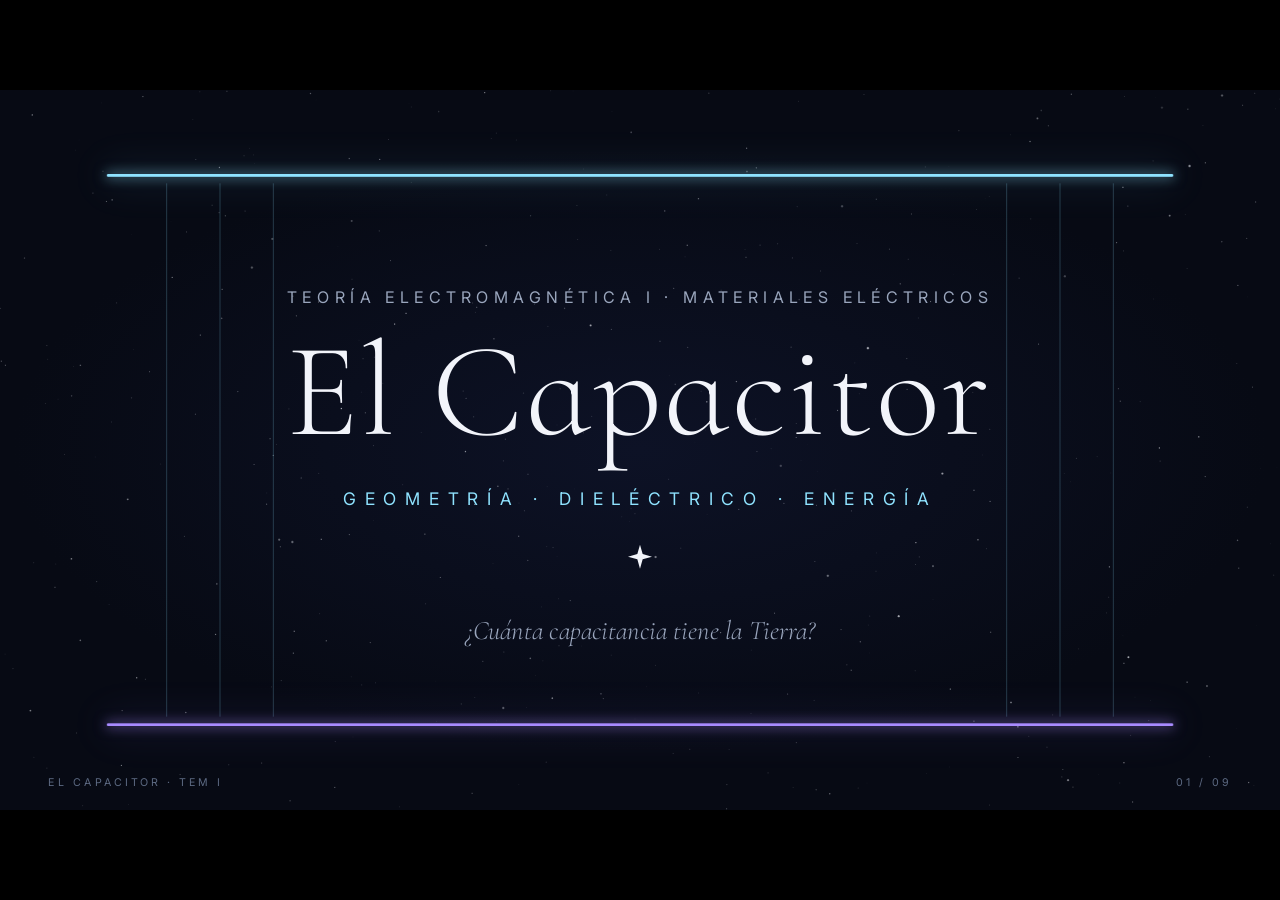
==== capacitores/web/index.html @ a2b6940a "Clase "El Capacitor" (TEM I) publicada en /capacitores/ Presentación web de 9 escenas con transicion" ====
﻿<!DOCTYPE html>
<html lang="es">
<head>
<meta charset="utf-8">
<meta name="viewport" content="width=device-width, initial-scale=1">
<title>El Capacitor · TEM I</title>
<link rel="preconnect" href="https://fonts.googleapis.com">
<link rel="preconnect" href="https://fonts.gstatic.com" crossorigin>
<link href="https://fonts.googleapis.com/css2?family=Cormorant+Garamond:ital,wght@0,300;0,400;0,500;1,300;1,400&family=EB+Garamond:ital,wght@0,400;1,400&family=Inter:wght@300;400;500&display=swap" rel="stylesheet">
<link href="https://fonts.googleapis.com/css2?family=Cormorant+Infant:ital,wght@0,300;0,400;1,300;1,400&text=0123456789&display=swap" rel="stylesheet">
<link rel="stylesheet" href="css/main.css">
</head>
<body>
<div class="viewport">
  <div class="stage" id="stage" data-scene="s01">

    <canvas class="stars" id="stars" width="1920" height="1080" aria-hidden="true"></canvas>

    <!-- Slides -->
    <section class="slide s01 is-active" data-id="s01" aria-label="Portada">
      <svg class="s01-field" viewBox="0 0 1920 1080" aria-hidden="true">
        <g class="fall">
          <line x1="250" y1="140" x2="250" y2="940"/>
          <line x1="330" y1="140" x2="330" y2="940"/>
          <line x1="410" y1="140" x2="410" y2="940"/>
          <line x1="1510" y1="140" x2="1510" y2="940"/>
          <line x1="1590" y1="140" x2="1590" y2="940"/>
          <line x1="1670" y1="140" x2="1670" y2="940"/>
        </g>
      </svg>
      <p class="s01-kicker rv" style="--d:900ms">Teoría Electromagnética I · Materiales eléctricos</p>
      <h1 class="s01-title" id="s01-title">El Capacitor</h1>
      <p class="s01-sub rv" style="--d:1250ms">Geometría · Dieléctrico · Energía</p>
      <svg class="s01-star rv" style="--d:1500ms" viewBox="-20 -20 40 40" aria-hidden="true"><path d="M0 -18 L4 -4 L18 0 L4 4 L0 18 L-4 4 L-18 0 L-4 -4 Z"/></svg>
      <p class="s01-q rv" style="--d:1800ms">¿Cuánta capacitancia tiene la Tierra?</p>
    </section>

    <section class="slide s02" data-id="s02" data-states="1" aria-label="Definición">
      <svg class="s02-diagram" viewBox="0 0 1920 1080" aria-hidden="true">
        <defs>
          <marker id="arrow" viewBox="0 0 10 10" refX="5" refY="5" markerWidth="7" markerHeight="7" orient="auto">
            <path d="M0 1 L10 5 L0 9 Z" class="arrowhead"/>
          </marker>
        </defs>
        <g class="charges-top"></g>
        <g class="charges-bot"></g>
        <g class="field-lines"></g>
        <g class="field-arrows"></g>
        <g class="v-bracket">
          <line x1="930" y1="312" x2="930" y2="768"/>
          <line x1="912" y1="300" x2="948" y2="300"/>
          <line x1="912" y1="780" x2="948" y2="780"/>
          <text x="962" y="555" class="v-label" id="v-label">V</text>
        </g>
        <text x="520" y="250" class="plate-label pos" text-anchor="middle" id="q-top">+Q</text>
        <text x="520" y="852" class="plate-label neg" text-anchor="middle" id="q-bot">−Q</text>
        <text x="138" y="540" class="gap-label" text-anchor="middle" transform="rotate(-90 138 540)">dieléctrico</text>
      </svg>
      <div class="s02-text">
        <p class="kicker rv" style="--d:100ms">02 · Definición</p>
        <h2 class="rv" style="--d:200ms">Dos conductores,<br>cargas opuestas</h2>
        <p class="eq rv" style="--d:420ms"><span class="it">C</span> = <span class="it">Q</span> / <span class="it">V</span></p>
        <p class="unit rv" style="--d:560ms">1 faradio = 1 coulomb / voltio</p>
        <div class="readouts rv" style="--d:700ms">
          <div class="ro"><span class="ro-k">Carga</span><span class="ro-v" id="ro-q">Q</span></div>
          <div class="ro"><span class="ro-k">Voltaje</span><span class="ro-v" id="ro-v">V</span></div>
          <div class="ro ro-c"><span class="ro-k">Capacitancia</span><span class="ro-v" id="ro-c">C</span></div>
        </div>
        <p class="s02-key">C depende solo de la <em>geometría</em> y del <em>material</em></p>
      </div>
    </section>

    <section class="slide s03" data-id="s03" aria-label="El procedimiento">
      <p class="kicker rv s03-kicker" style="--d:700ms">03 · El procedimiento</p>
      <h2 class="s03-title rv" style="--d:800ms">Una sola receta para todo capacitor</h2>
      <svg class="constellation" viewBox="0 0 1920 1080" aria-hidden="true"><g transform="translate(0 80)">
        <g class="links">
          <line class="lk" x1="330" y1="560" x2="750" y2="470" style="--d:1500ms"/>
          <line class="lk" x1="750" y1="470" x2="1170" y2="600" style="--d:1900ms"/>
          <line class="lk" x1="1170" y1="600" x2="1590" y2="500" style="--d:2300ms"/>
        </g>
        <g class="node" style="--d:1150ms" transform="translate(330 560)">
          <circle class="halo" r="54"/><path class="core" d="M0 -16 L3.5 -3.5 L16 0 L3.5 3.5 L0 16 L-3.5 3.5 L-16 0 L-3.5 -3.5 Z"/>
          <text class="sym" y="-84" text-anchor="middle">±Q</text>
          <text class="lbl" y="110" text-anchor="middle">Suponer la carga</text>
        </g>
        <g class="node" style="--d:1550ms" transform="translate(750 470)">
          <circle class="halo" r="54"/><path class="core" d="M0 -16 L3.5 -3.5 L16 0 L3.5 3.5 L0 16 L-3.5 3.5 L-16 0 L-3.5 -3.5 Z"/>
          <text class="sym" y="-84" text-anchor="middle">E</text>
          <text class="lbl" y="110" text-anchor="middle">Ley de Gauss</text>
        </g>
        <g class="node" style="--d:1950ms" transform="translate(1170 600)">
          <circle class="halo" r="54"/><path class="core" d="M0 -16 L3.5 -3.5 L16 0 L3.5 3.5 L0 16 L-3.5 3.5 L-16 0 L-3.5 -3.5 Z"/>
          <text class="sym" y="-84" text-anchor="middle">V = −∫ E · dl</text>
          <text class="lbl" y="110" text-anchor="middle">Integral de línea</text>
        </g>
        <g class="node node-c" style="--d:2350ms" transform="translate(1590 500)">
          <circle class="halo" r="54"/><path class="core" d="M0 -16 L3.5 -3.5 L16 0 L3.5 3.5 L0 16 L-3.5 3.5 L-16 0 L-3.5 -3.5 Z"/>
          <text class="sym" y="-84" text-anchor="middle">C = Q / V</text>
          <text class="lbl" y="110" text-anchor="middle">La Q se cancela</text>
        </g>
      </g></svg>
      <p class="s03-note rv" style="--d:2800ms">Si la <span class="it">Q</span> no se cancela, hay un error.</p>
    </section>

    <!-- 04 · Placas paralelas -->
    <section class="slide s04" data-id="s04" data-state="0" aria-label="Placas paralelas">
      <svg class="full" viewBox="0 0 1920 1080" aria-hidden="true">
        <g class="s04-field" id="s04-field">
          <rect class="glass" x="-1" y="-1" width="2" height="2" vector-effect="non-scaling-stroke"/>
          <g class="glass-facets">
            <line x1="-.8" y1="-1" x2="-.35" y2="1" vector-effect="non-scaling-stroke"/>
            <line x1="-.1" y1="-1" x2=".3" y2="1" vector-effect="non-scaling-stroke"/>
            <line x1=".45" y1="-1" x2=".9" y2="1" vector-effect="non-scaling-stroke"/>
            <line x1="-1" y1=".2" x2="-.35" y2="1" vector-effect="non-scaling-stroke"/>
          </g>
          <g id="s04-lines"></g>
        </g>
        <g class="s04-dim" id="s04-dim"><line x1="0" y1="-1" x2="0" y2="1" vector-effect="non-scaling-stroke"/></g>
        <g class="s04-tick" id="s04-tick-t"><line x1="-14" y1="0" x2="14" y2="0"/></g>
        <g class="s04-tick" id="s04-tick-b"><line x1="-14" y1="0" x2="14" y2="0"/></g>
        <g class="s04-dlab" id="s04-dlab"><text x="0" y="0">d</text></g>
      </svg>
      <div class="col">
        <p class="kicker rv" style="--d:100ms">04 · Placas paralelas</p>
        <p class="eq-xl rv" style="--d:250ms"><span class="it">C</span> = <span class="it">ε A</span> / <span class="it">d</span></p>
        <div class="knobs rv" style="--d:450ms">
          <div class="knob" data-k="A"><span class="k">Área</span><span class="v" id="k-A">100 cm²</span><span class="hint">más área, más C</span></div>
          <div class="knob" data-k="d"><span class="k">Separación</span><span class="v" id="k-d">4 mm</span><span class="hint">menos separación, más C</span></div>
          <div class="knob" data-k="e"><span class="k">Material</span><span class="v" id="k-e">aire · εr = 1</span><span class="hint">mejor dieléctrico, más C</span></div>
        </div>
        <div class="cbig rv" style="--d:600ms"><span class="k">Capacitancia</span><span class="cval"><span id="c-val">22,1</span> <span class="cu">pF</span></span></div>
        <p class="s04-foot">A 1000 V: <span class="it">Q</span> = 0,443 µC · <span class="it">E</span> = 0,5 MV/m</p>
      </div>
    </section>

    <!-- 05 · Coaxial y esférico -->
    <section class="slide s05" data-id="s05" data-state="0" aria-label="Coaxial y esférico">
      <p class="kicker rv s05-kicker" style="--d:200ms">05 · Otras simetrías</p>
      <h2 class="s05-title rv" style="--d:300ms">Mismo método, otra forma</h2>
      <svg class="full" viewBox="0 0 1920 1080" aria-hidden="true">
        <g class="geo geo-coax">
          <g class="radials" id="radials-coax"></g>
          <circle class="gsurf" cx="480" cy="500" r="118"/>
          <circle class="outer" cx="480" cy="500" r="190"/>
          <circle class="inner" cx="480" cy="500" r="46"/>
          <text class="rho" x="572" y="440">ρ</text>
        </g>
        <g class="geo geo-sph">
          <g class="radials" id="radials-sph"></g>
          <ellipse class="merid" cx="1440" cy="500" rx="190" ry="58"/>
          <ellipse class="merid" cx="1440" cy="500" rx="72" ry="190"/>
          <circle class="outer" cx="1440" cy="500" r="190"/>
          <circle class="inner" cx="1440" cy="500" r="46"/>
          <ellipse class="inner-shine" cx="1426" cy="484" rx="16" ry="10"/>
        </g>
        <g class="earth">
          <circle class="earth-body" cx="640" cy="520" r="230"/>
          <ellipse class="earth-lat" cx="640" cy="520" rx="230" ry="70"/>
          <ellipse class="earth-lat" cx="640" cy="440" rx="214" ry="58"/>
          <ellipse class="earth-lat" cx="640" cy="600" rx="214" ry="58"/>
          <ellipse class="earth-lat" cx="640" cy="520" rx="96" ry="230"/>
          <ellipse class="earth-lat" cx="640" cy="520" rx="180" ry="230"/>
          <line class="earth-r" x1="640" y1="520" x2="870" y2="520"/>
          <text class="earth-a" x="755" y="506" text-anchor="middle">a</text>
        </g>
      </svg>
      <div class="geo-cap cap-coax">
        <p class="cap-k">Coaxial</p>
        <p class="cap-eq"><span class="it">C</span> = 2π<span class="it">εL</span> / ln(<span class="it">b</span>/<span class="it">a</span>)</p>
        <p class="cap-n"><span class="it">E</span> ∝ 1/<span class="it">ρ</span> · ≈ 100 pF por metro</p>
      </div>
      <div class="geo-cap cap-sph">
        <p class="cap-k">Esférico</p>
        <p class="cap-eq"><span class="it">C</span> = 4π<span class="it">ε</span> / (1/<span class="it">a</span> − 1/<span class="it">b</span>)</p>
        <p class="cap-n"><span class="it">E</span> ∝ 1/<span class="it">r</span>² · si <span class="it">b</span> → ∞: <span class="it">C</span> = 4π<span class="it">ε</span><sub>0</sub><span class="it">a</span></p>
      </div>
      <div class="earth-text">
        <p class="kicker">La Tierra como esfera aislada</p>
        <p class="et-a"><span class="it">a</span> = 6 370 km</p>
        <p class="et-eq"><span class="it">C</span> = 4π<span class="it">ε</span><sub>0</sub><span class="it">a</span></p>
        <p class="et-val">≈ <span id="earth-val">709</span> µF</p>
        <p class="et-note">Menos que un electrolítico que cabe en la mano</p>
      </div>
    </section>

    <!-- 06 · Dieléctrico -->
    <section class="slide s06" data-id="s06" data-state="0" aria-label="El dieléctrico">
      <svg class="full" viewBox="0 0 1920 1080" aria-hidden="true">
        <rect class="slab" x="200" y="324" width="720" height="432"/>
        <g class="slab-facets">
          <line x1="260" y1="324" x2="420" y2="756"/><line x1="520" y1="324" x2="640" y2="756"/>
          <line x1="760" y1="324" x2="900" y2="756"/><line x1="200" y1="600" x2="300" y2="756"/>
        </g>
        <g id="s06-lines"></g>
        <g id="s06-dipoles"></g>
        <g class="bound bound-top"><rect x="200" y="324" width="720" height="10"/></g>
        <g class="bound bound-bot"><rect x="200" y="746" width="720" height="10"/></g>
        <text class="bound-lbl neg" x="190" y="340" text-anchor="end">−</text>
        <text class="bound-lbl pos" x="190" y="764" text-anchor="end">+</text>
      </svg>
      <div class="col">
        <p class="kicker rv" style="--d:100ms">06 · El dieléctrico</p>
        <h2 class="rv" style="--d:200ms">El material se polariza</h2>
        <p class="eq-l rv" style="--d:380ms"><span class="it">D</span> = <span class="it">ε</span><sub>0</sub><span class="it">E</span> + <span class="it">P</span></p>
        <div class="bars">
          <div class="bar-row"><span class="bk">Carga libre</span><span class="bv">22,1 µC/m²</span><div class="bar"><i style="--w:100%"></i></div></div>
          <div class="bar-row neg"><span class="bk">Neutralizada por <span class="it">P</span></span><span class="bv">17,7 µC/m²</span><div class="bar"><i style="--w:80%"></i></div></div>
          <div class="bar-row pos"><span class="bk">Produce campo</span><span class="bv">4,4 µC/m²</span><div class="bar"><i style="--w:20%"></i></div></div>
          <p class="bars-note">Sobrevive 1 de cada 5: <span class="it">C</span> sube <span class="it">ε</span>r = 5 veces</p>
        </div>
      </div>
    </section>

    <!-- 07 · La grieta de aire -->
    <section class="slide s07" data-id="s07" data-state="0" aria-label="Dos dieléctricos">
      <svg class="full" viewBox="0 0 1920 1080" aria-hidden="true">
        <rect class="glass7" x="200" y="342" width="720" height="436"/>
        <g class="slab-facets">
          <line x1="260" y1="342" x2="410" y2="778"/><line x1="520" y1="342" x2="640" y2="778"/>
          <line x1="760" y1="342" x2="900" y2="778"/>
        </g>
        <g id="s07-glines"></g>
        <path class="crack" id="crack"/>
        <g id="s07-alines"></g>
        <text class="lay-lbl ice" x="944" y="332">aire · 0,1 mm</text>
        <text class="lay-lbl" x="944" y="566">vidrio · 1,9 mm</text>
        <text class="lay-note" x="944" y="360">(espesor exagerado)</text>
      </svg>
      <div class="col col7">
        <p class="kicker rv" style="--d:100ms">07 · Dos dieléctricos</p>
        <h2 class="rv" style="--d:200ms">Una grieta de aire</h2>
        <p class="volt rv" style="--d:380ms"><span id="v07">1000</span> <span class="vu">V</span></p>
        <div class="grid7 rv" style="--d:520ms">
          <div><span class="k">E en el aire</span><span class="v7 hot" id="e-air">2,08</span><span class="u">MV/m</span></div>
          <div><span class="k">E en el vidrio</span><span class="v7" id="e-gl">0,42</span><span class="u">MV/m</span></div>
          <div><span class="k">V en el aire</span><span class="v7" id="v-air">208</span><span class="u">V</span></div>
        </div>
        <div class="meter rv" style="--d:660ms">
          <span class="k">E del aire frente a su rigidez (3 MV/m)</span>
          <div class="meter-bar"><i id="meter-fill"></i><b></b></div>
        </div>
        <p class="s07-final">Descarga parcial: no falla el aislante, <em>falla la burbuja</em>.</p>
      </div>
    </section>

    <!-- 08 · Energía -->
    <section class="slide s08" data-id="s08" data-state="0" aria-label="Energía almacenada">
      <svg class="full" viewBox="0 0 1920 1080" aria-hidden="true">
        <defs>
          <linearGradient id="vol-grad" x1="0" y1="0" x2="0" y2="1">
            <stop offset="0" stop-color="#8fe3ff" stop-opacity=".42"/>
            <stop offset=".5" stop-color="#c9d4ff" stop-opacity=".22"/>
            <stop offset="1" stop-color="#a88bff" stop-opacity=".42"/>
          </linearGradient>
          <pattern id="dots" width="24" height="24" patternUnits="userSpaceOnUse">
            <circle cx="12" cy="12" r="1.6" fill="#f2f4fa" fill-opacity=".55"/>
          </pattern>
        </defs>
        <rect class="vol" x="200" y="304" width="720" height="472" fill="url(#vol-grad)"/>
        <rect class="vol-dots" x="200" y="304" width="720" height="472" fill="url(#dots)"/>
        <text class="vol-lbl" x="560" y="552" text-anchor="middle">w = ½ ε E²</text>
        <text class="vol-val" x="560" y="610" text-anchor="middle">5,53 J/m³</text>
      </svg>
      <div class="col">
        <p class="kicker rv" style="--d:100ms">08 · Energía</p>
        <h2 class="rv" style="--d:200ms">La energía vive en el campo</h2>
        <p class="eq-l rv" style="--d:380ms"><span class="it">W</span> = ½ <span class="it">C V</span>²</p>
        <p class="eq-m rv" style="--d:500ms"><span class="it">W</span> = ½ ∫ <span class="it">D</span> · <span class="it">E</span> d<span class="it">v</span></p>
        <div class="check">
          <div class="ck"><span class="ck-k">Por circuito</span><span class="ck-f">½ · 443 pF · (1000 V)²</span><span class="ck-v">221 µJ</span></div>
          <span class="ck-eq">=</span>
          <div class="ck"><span class="ck-k">Por campos</span><span class="ck-f">5,53 J/m³ · 4×10⁻⁵ m³</span><span class="ck-v">221 µJ</span></div>
        </div>
      </div>
    </section>

    <!-- 09 · Aplicaciones y cierre -->
    <section class="slide s09" data-id="s09" data-state="0" aria-label="Aplicaciones y cierre">
      <p class="kicker s09-k k0">09 · En la práctica</p>
      <p class="kicker s09-k k1">09 · Para llevarse</p>
      <svg class="full" viewBox="0 0 1920 1080" aria-hidden="true">
        <g class="apps">
          <g class="icon">
            <line x1="330" y1="480" x2="510" y2="480"/><line x1="330" y1="600" x2="510" y2="600"/>
            <line x1="360" y1="480" x2="360" y2="530"/><line x1="338" y1="530" x2="382" y2="530"/><line x1="338" y1="546" x2="382" y2="546"/><line x1="360" y1="546" x2="360" y2="600"/>
            <line x1="420" y1="480" x2="420" y2="530"/><line x1="398" y1="530" x2="442" y2="530"/><line x1="398" y1="546" x2="442" y2="546"/><line x1="420" y1="546" x2="420" y2="600"/>
            <line x1="480" y1="480" x2="480" y2="530"/><line x1="458" y1="530" x2="502" y2="530"/><line x1="458" y1="546" x2="502" y2="546"/><line x1="480" y1="546" x2="480" y2="600"/>
          </g>
          <g class="icon">
            <circle cx="940" cy="540" r="58"/><circle cx="940" cy="540" r="22"/>
            <line x1="998" y1="540" x2="1030" y2="540"/><line x1="1030" y1="516" x2="1030" y2="564"/><line x1="1044" y1="516" x2="1044" y2="564"/><line x1="1044" y1="540" x2="1070" y2="540"/>
          </g>
          <g class="icon">
            <circle class="ic-fill" cx="1500" cy="540" r="18"/><circle cx="1500" cy="540" r="44"/><circle class="ic-v" cx="1500" cy="540" r="58"/><circle class="ic-dim" cx="1500" cy="540" r="68"/>
          </g>
        </g>
        <g class="stars9">
          <g class="st9" style="--x:420px"><circle class="halo9" r="34"/><path d="M0 -20 L4.5 -4.5 L20 0 L4.5 4.5 L0 20 L-4.5 4.5 L-20 0 L-4.5 -4.5 Z"/></g>
          <g class="st9" style="--x:960px"><circle class="halo9" r="34"/><path d="M0 -20 L4.5 -4.5 L20 0 L4.5 4.5 L0 20 L-4.5 4.5 L-20 0 L-4.5 -4.5 Z"/></g>
          <g class="st9" style="--x:1500px"><circle class="halo9" r="34"/><path d="M0 -20 L4.5 -4.5 L20 0 L4.5 4.5 L0 20 L-4.5 4.5 L-20 0 L-4.5 -4.5 Z"/></g>
        </g>
      </svg>
      <div class="app-t" style="--x:420px"><p class="at">Factor de potencia</p><p class="an">Bancos que compensan la reactiva de los motores</p></div>
      <div class="app-t" style="--x:960px"><p class="at">Motores monofásicos</p><p class="an">El capacitor de arranque desfasa la corriente</p></div>
      <div class="app-t" style="--x:1500px"><p class="at">Cables de potencia</p><p class="an">Son coaxiales: campo máximo junto al conductor</p></div>
      <p class="safety"><span class="sf-k">Seguridad</span> Desconectado puede seguir cargado: 100 µF a 480 V guardan 11,5 J. Descargar y verificar.</p>
      <div class="idea" style="--x:420px;--i:0"><p class="in">I</p><p class="it-t"><span class="it">C</span> depende solo de la geometría y del material</p></div>
      <div class="idea" style="--x:960px;--i:1"><p class="in">II</p><p class="it-t">Una sola receta:<br><span class="nw"><span class="it">Q</span> → <span class="it">E</span> → <span class="it">V</span> → <span class="it">C</span></span></p></div>
      <div class="idea" style="--x:1500px;--i:2"><p class="in">III</p><p class="it-t">La energía está en el campo, y ahí falla el aislamiento</p></div>
      <p class="thanks">Gracias · Preguntas</p>
    </section>

    <!-- Persistent plates: they belong to every scene -->
    <div class="plate plate-top" id="plate-top" aria-hidden="true"></div>
    <div class="plate plate-bot" id="plate-bot" aria-hidden="true"></div>

    <!-- Transition layers -->
    <canvas class="fx" id="fx" width="1920" height="1080" aria-hidden="true"></canvas>
    <svg class="gauss" id="gauss" viewBox="0 0 1920 1080" aria-hidden="true"></svg>

    <div class="hud" aria-hidden="true">
      <span class="hud-l">El Capacitor · TEM I</span>
      <span class="hud-r" id="hud-n">01 / 09</span>
    </div>
  </div>
</div>
<script src="js/main.js"></script>
</body>
</html>
---- capacitores/web/css/main.css ----
﻿:root {
  --void: #070a14;
  --void-2: #0d1226;
  --ice: #8fe3ff;
  --abyss: #a88bff;
  --star: #f2f4fa;
  --mist: #9aa6bd;
  --dim: #5d6a83;
  --rift: #ff4d6a;
  --serif: "Cormorant Infant", "Cormorant Garamond", "EB Garamond", Georgia, "Times New Roman", serif;
  --sans: "Inter", "Segoe UI", Arial, sans-serif;
  --ease-out: cubic-bezier(.16, 1, .3, 1);
  --ease-io: cubic-bezier(.65, 0, .35, 1);
}

* { box-sizing: border-box; }
html, body { margin: 0; height: 100%; background: #000; overflow: hidden; }

.viewport { position: fixed; inset: 0; background: #000; overflow: hidden; }
.stage {
  position: absolute; left: 50%; top: 50%; width: 1920px; height: 1080px;
  background: radial-gradient(ellipse 70% 60% at 50% 50%, var(--void-2) 0%, var(--void) 70%);
  overflow: hidden; transform-origin: center; color: var(--star);
  font-family: var(--sans); cursor: none; font-variant-numeric: lining-nums; font-feature-settings: "lnum" 1;
}

.stars { position: absolute; inset: 0; width: 1920px; height: 1080px; }

/* ---------- Slides ---------- */
.slide { position: absolute; inset: 0; visibility: hidden; }
.slide.is-active, .slide.is-leaving, .slide.is-entering { visibility: visible; }

.rv { opacity: 0; transform: translate3d(0, 18px, 0); }
.slide.is-active .rv {
  opacity: 1; transform: none;
  transition: opacity .8s var(--ease-out) var(--d, 0ms), transform 1s var(--ease-out) var(--d, 0ms);
}
.slide.is-leaving .rv { opacity: 1; transform: none; transition: none; }

.kicker { font: 400 24px/1 var(--sans); letter-spacing: .32em; text-transform: uppercase; color: var(--ice); margin: 0; }
h2 { font: 300 76px/1.04 var(--serif); margin: 22px 0 0; letter-spacing: .005em; }
.it { font-family: var(--serif); font-style: italic; }

/* ---------- Plates ---------- */
.plate {
  position: absolute; left: 0; top: 0; height: 4px; width: 1600px; border-radius: 2px;
  transform: translate3d(160px, 128px, 0); will-change: transform, width, opacity;
}
.plate-top { background: var(--ice); box-shadow: 0 0 18px 2px rgba(143,227,255,.55), 0 0 60px 6px rgba(143,227,255,.18); }
.plate-bot { background: var(--abyss); box-shadow: 0 0 18px 2px rgba(168,139,255,.55), 0 0 60px 6px rgba(168,139,255,.18); }

/* ---------- 01 · Portada ---------- */
.s01-field line { stroke: var(--ice); stroke-width: 1.2; opacity: .28; stroke-dasharray: 800; stroke-dashoffset: 800; }
.s01.is-active .s01-field line { stroke-dashoffset: 0; transition: stroke-dashoffset 2.4s var(--ease-out); }
.s01.is-active .s01-field line:nth-child(2), .s01.is-active .s01-field line:nth-child(5) { transition-delay: .25s; }
.s01.is-active .s01-field line:nth-child(3), .s01.is-active .s01-field line:nth-child(6) { transition-delay: .5s; }
.s01-field { position: absolute; inset: 0; width: 1920px; height: 1080px; }
.s01-kicker { position: absolute; top: 300px; width: 100%; text-align: center; margin: 0;
  font: 400 24px/1 var(--sans); letter-spacing: .34em; text-transform: uppercase; color: var(--mist); }
.s01-title { position: absolute; top: 352px; width: 100%; text-align: center; margin: 0;
  font: 300 200px/1 var(--serif); letter-spacing: .02em; color: var(--star);
  opacity: 0; transform: translate3d(0, 24px, 0); }
.s01.is-active .s01-title { opacity: 1; transform: none; transition: opacity 1.4s var(--ease-out) .6s, transform 1.6s var(--ease-out) .6s; }
.s01.is-leaving .s01-title { opacity: 1; transform: none; transition: none; }
.s01.quick .s01-title { transition: opacity .5s ease 0s, transform .5s ease 0s; }
.s01.quick .rv { transition-delay: .2s; }
.s01-sub { position: absolute; top: 600px; width: 100%; text-align: center; margin: 0;
  font: 400 26px/1 var(--sans); letter-spacing: .5em; text-transform: uppercase; color: var(--ice); }
.s01-star { position: absolute; left: 940px; top: 680px; width: 40px; height: 40px; fill: var(--star); }
.s01-q { position: absolute; top: 790px; width: 100%; text-align: center; margin: 0;
  font: italic 300 40px/1 var(--serif); color: var(--mist); }

/* ---------- 02 · Definición ---------- */
.s02-diagram { position: absolute; inset: 0; width: 1920px; height: 1080px; overflow: visible; }
.charges-top circle { fill: var(--ice); }
.charges-bot circle { fill: var(--abyss); }
.charges-top circle, .charges-bot circle { opacity: 0; transition: opacity .5s ease; }
.charges-top circle.on, .charges-bot circle.on { opacity: .95; }
.field-lines line { stroke: var(--ice); stroke-width: 1.6; opacity: .75; stroke-dasharray: 470; stroke-dashoffset: 470; }
.field-lines line.on { stroke-dashoffset: 0; transition: stroke-dashoffset 1.1s var(--ease-out) var(--d, 0ms); }
.fl-arrow { fill: var(--ice); opacity: 0; transform-box: fill-box; transform-origin: center; transform: translateY(-10px); }
.fl-arrow.on { opacity: .9; transform: none; transition: opacity .5s ease var(--d, 0ms), transform .6s var(--ease-out) var(--d, 0ms); }
.v-bracket line { stroke: var(--mist); stroke-width: 1.5; }
.v-bracket, .plate-label, .gap-label { opacity: 0; transition: opacity .8s ease var(--d, 0ms); }
.s02.is-active.landed .v-bracket, .s02.is-active.landed .plate-label, .s02.is-active.landed .gap-label { opacity: 1; }
.v-label { font: italic 400 54px var(--serif); fill: var(--star); }
.plate-label { font: italic 400 46px var(--serif); }
.plate-label.pos { fill: var(--ice); }
.plate-label.neg { fill: var(--abyss); }
.gap-label { font: 400 20px var(--sans); letter-spacing: .3em; text-transform: uppercase; fill: var(--dim); }

.s02-text { position: absolute; left: 1060px; top: 210px; width: 760px; }
.s02 .eq { font: 300 128px/1 var(--serif); margin: 54px 0 0; color: var(--star); }
.s02 .unit { font: 300 26px/1.3 var(--sans); color: var(--mist); margin: 18px 0 0; }
.readouts { display: flex; gap: 22px; margin-top: 56px; }
.ro { flex: 1; border-top: 1px solid rgba(154,166,189,.35); padding-top: 16px; }
.ro-k { display: block; font: 400 18px/1 var(--sans); letter-spacing: .24em; text-transform: uppercase; color: var(--dim); }
.ro-v { display: inline-block; margin-top: 14px; font: italic 400 64px/1 var(--serif); color: var(--star); }
.ro-v.bump { animation: bump .9s var(--ease-out); }
@keyframes bump { 0% { transform: translateY(18px); opacity: 0; } 100% { transform: none; opacity: 1; } }
.ro-c .ro-v { color: var(--ice); }
.ro-c.hold { border-top-color: var(--ice); }
.s02-key { margin: 48px 0 0; font: 300 38px/1.25 var(--serif); color: var(--mist); opacity: 0; transform: translate3d(0, 14px, 0);
  transition: opacity .7s var(--ease-out), transform .9s var(--ease-out); }
.s02-key em { color: var(--star); font-style: italic; }
.s02[data-state="1"] .s02-key { opacity: 1; transform: none; transition-delay: .9s; }

/* ---------- 03 · Procedimiento ---------- */
.s03-kicker { position: absolute; left: 0; top: 220px; width: 100%; text-align: center; }
.s03-title { position: absolute; left: 0; top: 262px; width: 100%; text-align: center; font-size: 72px; }
.constellation { position: absolute; inset: 0; width: 1920px; height: 1080px; overflow: visible; }
.lk { stroke: var(--ice); stroke-width: 1.4; opacity: .55; stroke-dasharray: 460; stroke-dashoffset: 460; }
.s03.is-active .lk { stroke-dashoffset: 0; transition: stroke-dashoffset .9s var(--ease-io) var(--d); }
.s03.is-leaving .lk { stroke-dashoffset: 0; transition: none; }
.node { opacity: 0; }
.node .halo { fill: rgba(143,227,255,.06); stroke: rgba(143,227,255,.35); stroke-width: 1; }
.node .core { fill: var(--star); }
.node .sym { font: italic 400 54px var(--serif); fill: var(--star); }
.node .lbl { font: 400 22px var(--sans); letter-spacing: .2em; text-transform: uppercase; fill: var(--mist); }
.node-c .sym { fill: var(--ice); }
.s03.is-active .node { opacity: 1; transition: opacity .9s var(--ease-out) var(--d); }
.s03.is-leaving .node { opacity: 1; transition: none; }
.s03-note { position: absolute; top: 872px; width: 100%; text-align: center; margin: 0; font: italic 300 40px/1 var(--serif); color: var(--mist); }

/* ---------- Transition layers ---------- */
.fx, .gauss { position: absolute; inset: 0; width: 1920px; height: 1080px; pointer-events: none; }
.fx { z-index: 30; }
.gauss { z-index: 31; overflow: visible; }
.gauss circle.ring { fill: none; stroke: var(--ice); stroke-width: 2.4; stroke-dasharray: 14 10; }
.gauss circle.ring-halo { fill: none; stroke: var(--ice); stroke-width: 18; opacity: .12; }
.gauss path.flux { fill: var(--ice); }
.gauss text { font: italic 400 46px var(--serif); fill: var(--star); }
.plate { z-index: 20; }
.slide { z-index: 10; }
.slide.is-entering { z-index: 12; }

/* ---------- HUD ---------- */
.hud { position: absolute; left: 0; right: 0; bottom: 34px; display: flex; justify-content: space-between; padding: 0 72px; z-index: 40;
  font: 400 16px/1 var(--sans); letter-spacing: .3em; text-transform: uppercase; color: var(--dim); }

@media (prefers-reduced-motion: reduce) {
  .slide.is-active .rv, .s01.is-active .s01-title { transition: opacity .3s linear; transform: none; }
}

/* ================= Shared (04–09) ================= */
.full { position: absolute; inset: 0; width: 1920px; height: 1080px; overflow: visible; }
.col { position: absolute; left: 1060px; top: 200px; width: 760px; }
.eq-xl { font: 300 120px/1 var(--serif); margin: 40px 0 0; }
.eq-l { font: 300 92px/1 var(--serif); margin: 40px 0 0; }
.eq-m { font: 300 56px/1 var(--serif); margin: 26px 0 0; color: var(--mist); }

/* ---------- 04 ---------- */
.s04-field, .s04-dim, .s04-tick, .s04-dlab { transition: transform 1s var(--ease-io); }
.no-tr, .no-tr * { transition: none !important; }
.s04-field line { stroke: var(--ice); stroke-width: 1.5; opacity: 0; transition: opacity .6s ease var(--d, 0ms); }
.s04.lines-on .s04-field #s04-lines line { opacity: .7; }
.s04 .glass { fill: rgba(143,227,255,.12); stroke: rgba(143,227,255,.55); stroke-width: 1.2; opacity: 0; transition: opacity .9s ease .2s; }
.s04 .glass-facets line { stroke: rgba(143,227,255,.18); stroke-width: 1; opacity: 0; transition: opacity .9s ease .4s; }
.s04[data-state="3"] .glass, .s04[data-state="3"] .glass-facets line { opacity: 1; }
.s04-dim line { stroke: var(--mist); stroke-width: 1.5; }
.s04-tick line { stroke: var(--mist); stroke-width: 1.5; }
.s04-dlab text { font: italic 400 52px var(--serif); fill: var(--star); }
.s04-dim, .s04-tick, .s04-dlab { opacity: 0; }
.s04.dim-on .s04-dim, .s04.dim-on .s04-tick, .s04.dim-on .s04-dlab { opacity: 1; }
.knobs { margin-top: 46px; display: grid; gap: 14px; }
.knob { display: grid; grid-template-columns: 220px 1fr; align-items: baseline; padding: 10px 0 10px 22px; border-left: 2px solid rgba(154,166,189,.25);
  transition: border-color .5s ease, background .5s ease; }
.knob .k { font: 400 20px/1 var(--sans); letter-spacing: .22em; text-transform: uppercase; color: var(--dim); }
.knob .v { font: italic 400 46px/1 var(--serif); color: var(--star); }
.knob .hint { grid-column: 2; font: 300 22px/1.2 var(--sans); color: var(--ice); max-height: 0; opacity: 0; overflow: hidden;
  transition: opacity .5s ease .3s, max-height .5s var(--ease-out), margin .5s; }
.knob.hl { border-left-color: var(--ice); background: linear-gradient(90deg, rgba(143,227,255,.08), transparent 70%); }
.knob.hl .hint { max-height: 40px; opacity: 1; margin-top: 8px; }
.cbig { margin-top: 44px; border-top: 1px solid rgba(154,166,189,.3); padding-top: 18px; }
.cbig .k { display: block; font: 400 20px/1 var(--sans); letter-spacing: .26em; text-transform: uppercase; color: var(--dim); }
.cval { display: block; margin-top: 10px; font: 300 112px/1 var(--serif); color: var(--ice); }
.cval .cu { font-size: 60px; color: var(--mist); }
.s04-foot { margin: 22px 0 0; font: 300 26px/1.3 var(--sans); color: var(--mist); opacity: 0; transition: opacity .7s ease .8s; }
.s04[data-state="3"] .s04-foot { opacity: 1; }

/* ---------- 05 ---------- */
.s05-kicker { position: absolute; top: 96px; width: 100%; text-align: center; }
.s05-title { position: absolute; top: 132px; width: 100%; text-align: center; font-size: 66px; }
.geo .outer { fill: none; stroke: var(--abyss); stroke-width: 4; filter: drop-shadow(0 0 10px rgba(168,139,255,.6)); }
.geo .inner { fill: var(--ice); filter: drop-shadow(0 0 14px rgba(143,227,255,.7)); }
.geo .inner-shine { fill: rgba(255,255,255,.55); }
.geo .merid { fill: none; stroke: rgba(168,139,255,.35); stroke-width: 1.4; }
.geo .gsurf { fill: none; stroke: rgba(143,227,255,.45); stroke-width: 1.4; stroke-dasharray: 8 8; }
.geo .rho { font: italic 400 34px var(--serif); fill: var(--ice); }
.radials line { stroke: var(--ice); stroke-width: 1.4; opacity: .65; stroke-dasharray: 140; stroke-dashoffset: 140; }
.s05.is-active .radials line { stroke-dashoffset: 0; transition: stroke-dashoffset 1s var(--ease-out) var(--d, 0ms); }
.s05.is-leaving .radials line { stroke-dashoffset: 0; transition: none; }
.geo, .geo-cap { transition: opacity .8s ease; }
.geo .gsurf, .geo .rho { opacity: 0; transition: opacity .8s ease 1s; }
.s05.is-active .geo .gsurf, .s05.is-active .geo .rho { opacity: 1; }
.geo-cap { position: absolute; top: 730px; width: 700px; text-align: center; opacity: 0; transform: translate3d(0, 14px, 0); }
.s05.is-active .geo-cap { opacity: 1; transform: none; transition: opacity .8s var(--ease-out) .5s, transform 1s var(--ease-out) .5s; }
.cap-coax { left: 130px; } .cap-sph { left: 1090px; }
.cap-k { margin: 0; font: 400 22px/1 var(--sans); letter-spacing: .32em; text-transform: uppercase; color: var(--ice); }
.cap-eq { margin: 18px 0 0; font: 300 54px/1.1 var(--serif); }
.cap-n { margin: 14px 0 0; font: 300 24px/1.3 var(--sans); color: var(--mist); }
.earth { opacity: 0; transition: opacity 1s ease; }
.earth-body { fill: #0b1530; stroke: var(--ice); stroke-width: 2.5; filter: drop-shadow(0 0 24px rgba(143,227,255,.35)); }
.earth-lat { fill: none; stroke: rgba(143,227,255,.22); stroke-width: 1.2; }
.earth-r { stroke: var(--star); stroke-width: 1.6; stroke-dasharray: 6 6; }
.earth-a { font: italic 400 40px var(--serif); fill: var(--star); }
.earth-text { position: absolute; left: 1020px; top: 330px; width: 780px; opacity: 0; transform: translate3d(30px, 0, 0); transition: opacity .9s var(--ease-out), transform 1s var(--ease-out); }
.et-a { margin: 26px 0 0; font: italic 300 52px/1 var(--serif); color: var(--mist); }
.et-eq { margin: 22px 0 0; font: 300 64px/1 var(--serif); }
.et-val { margin: 22px 0 0; font: 300 128px/1 var(--serif); color: var(--ice); }
.et-note { margin: 26px 0 0; font: italic 300 38px/1.25 var(--serif); color: var(--mist); }
.s05[data-state="1"] .geo, .s05[data-state="1"] .geo-cap { opacity: .08 !important; }
.s05[data-state="1"] .earth { opacity: 1; transition-delay: .3s; }
.s05[data-state="1"] .earth-text { opacity: 1; transform: none; transition-delay: .6s; }

/* ---------- 06 ---------- */
.slab { fill: rgba(143,227,255,.09); stroke: rgba(143,227,255,.45); stroke-width: 1.2; }
.slab-facets line { stroke: rgba(143,227,255,.14); stroke-width: 1; }
#s06-lines line { stroke: var(--ice); stroke-width: 1.5; opacity: .7; transition: opacity .8s ease var(--d, 0ms); }
.s06[data-state="1"] #s06-lines line.fade { opacity: .07; }
.dip { transition: transform 1.2s var(--ease-io) var(--d, 0ms); }
.dip line { stroke: rgba(242,244,250,.5); stroke-width: 2; }
.dip .dn { fill: var(--abyss); } .dip .dp { fill: var(--ice); }
.bound rect { opacity: 0; transition: opacity .8s ease .9s; }
.bound-top rect { fill: var(--abyss); filter: drop-shadow(0 0 10px rgba(168,139,255,.8)); }
.bound-bot rect { fill: var(--ice); filter: drop-shadow(0 0 10px rgba(143,227,255,.8)); }
.bound-lbl { font: 400 40px var(--sans); opacity: 0; transition: opacity .8s ease 1.1s; }
.bound-lbl.neg { fill: var(--abyss); } .bound-lbl.pos { fill: var(--ice); }
.s06[data-state="1"] .bound rect { opacity: .85; }
.s06[data-state="1"] .bound-lbl { opacity: 1; }
.bars { margin-top: 50px; }
.bar-row { display: grid; grid-template-columns: 1fr auto; row-gap: 10px; margin-bottom: 26px; opacity: 0; transform: translate3d(0, 12px, 0);
  transition: opacity .6s var(--ease-out), transform .8s var(--ease-out); }
.bk { font: 400 20px/1 var(--sans); letter-spacing: .2em; text-transform: uppercase; color: var(--mist); }
.bv { font: italic 400 34px/1 var(--serif); color: var(--star); }
.bar { grid-column: 1 / -1; height: 10px; background: rgba(154,166,189,.14); border-radius: 5px; overflow: hidden; }
.bar i { display: block; height: 100%; width: 0; background: var(--star); border-radius: 5px; transition: width 1.1s var(--ease-io); }
.bar-row.neg .bar i { background: var(--abyss); } .bar-row.pos .bar i { background: var(--ice); }
.bars-note { margin: 10px 0 0; font: italic 300 38px/1.2 var(--serif); color: var(--star); opacity: 0; transition: opacity .8s ease 1.9s; }
.s06[data-state="1"] .bar-row { opacity: 1; transform: none; }
.s06[data-state="1"] .bar-row:nth-child(1) { transition-delay: .5s; } .s06[data-state="1"] .bar-row:nth-child(2) { transition-delay: .8s; } .s06[data-state="1"] .bar-row:nth-child(3) { transition-delay: 1.1s; }
.s06[data-state="1"] .bar i { width: var(--w); transition-delay: inherit; }
.s06[data-state="1"] .bar-row:nth-child(1) i { transition-delay: .7s; } .s06[data-state="1"] .bar-row:nth-child(2) i { transition-delay: 1s; } .s06[data-state="1"] .bar-row:nth-child(3) i { transition-delay: 1.3s; }
.s06[data-state="1"] .bars-note { opacity: 1; }

/* ---------- 07 ---------- */
.glass7 { fill: rgba(143,227,255,.09); stroke: rgba(143,227,255,.45); stroke-width: 1.2; }
.s07 .slab-facets line { stroke: rgba(143,227,255,.12); }
#s07-glines line { stroke: var(--ice); stroke-width: 1.5; opacity: .55; }
.crack { fill: #04060d; stroke: rgba(143,227,255,.8); stroke-width: 1.4; transition: stroke .6s ease, fill .6s ease; }
#s07-alines line { stroke: var(--ice); stroke-width: 2; opacity: .95; transition: stroke .6s ease; }
.s07[data-state="2"] .crack { fill: #2a0610; stroke: var(--rift); filter: drop-shadow(0 0 14px rgba(255,77,106,.9)); }
.s07[data-state="2"] #s07-alines line { stroke: #ffb3c0; }
.lay-lbl { font: 400 20px var(--sans); letter-spacing: .12em; fill: var(--mist); }
.lay-lbl.ice { fill: var(--ice); }
.lay-note { font: italic 300 20px var(--serif); fill: var(--dim); }
.col7 { left: 1150px; width: 680px; }
.volt { margin: 36px 0 0; font: 300 128px/1 var(--serif); color: var(--star); transition: color .6s ease; }
.volt .vu { font-size: 64px; color: var(--mist); }
.s07[data-state="2"] .volt { color: var(--rift); }
.grid7 { margin-top: 36px; display: grid; grid-template-columns: repeat(3, 1fr); gap: 20px; }
.grid7 > div { border-top: 1px solid rgba(154,166,189,.3); padding-top: 14px; }
.grid7 .k { display: block; font: 400 17px/1.2 var(--sans); letter-spacing: .16em; text-transform: uppercase; color: var(--dim); }
.v7 { display: inline-block; margin-top: 10px; font: italic 400 54px/1 var(--serif); color: var(--star); }
.v7.hot { color: var(--ice); transition: color .6s ease; }
.s07[data-state="2"] .v7.hot { color: var(--rift); }
.grid7 .u { margin-left: 8px; font: 300 20px var(--sans); color: var(--mist); }
.meter { margin-top: 40px; }
.meter .k { font: 400 17px/1 var(--sans); letter-spacing: .16em; text-transform: uppercase; color: var(--dim); }
.meter-bar { position: relative; margin-top: 16px; height: 14px; border-radius: 7px; background: rgba(154,166,189,.14); }
.meter-bar i { position: absolute; left: 0; top: 0; bottom: 0; width: 69%; border-radius: 7px; background: var(--ice); transition: width 1s var(--ease-io), background .6s ease; }
.meter-bar b { position: absolute; right: 0; top: -10px; bottom: -10px; width: 2px; background: var(--rift); }
.s07[data-state="2"] .meter-bar i { background: var(--rift); box-shadow: 0 0 18px rgba(255,77,106,.8); }
.s07-final { margin: 40px 0 0; font: 300 40px/1.25 var(--serif); color: var(--mist); opacity: 0; transform: translate3d(0, 12px, 0);
  transition: opacity .8s var(--ease-out) .9s, transform 1s var(--ease-out) .9s; }
.s07-final em { color: var(--rift); }
.s07[data-state="2"] .s07-final { opacity: 1; transform: none; }

/* ---------- 08 ---------- */
.vol-dots { opacity: .7; }
.vol-lbl { font: italic 400 52px var(--serif); fill: var(--star); opacity: 0; transition: opacity .8s ease .4s; }
.vol-val { font: 300 34px var(--sans); fill: var(--ice); opacity: 0; transition: opacity .8s ease .7s; }
.s08[data-state="1"] .vol-lbl, .s08[data-state="1"] .vol-val { opacity: 1; }
.check { margin-top: 50px; display: grid; grid-template-columns: 1fr auto 1fr; align-items: center; gap: 20px; }
.ck { border: 1px solid rgba(143,227,255,.3); border-radius: 6px; padding: 18px 20px; opacity: 0; transform: translate3d(0, 14px, 0);
  transition: opacity .7s var(--ease-out), transform .9s var(--ease-out); }
.ck-k { display: block; font: 400 16px/1 var(--sans); letter-spacing: .2em; text-transform: uppercase; color: var(--dim); }
.ck-f { display: block; margin-top: 12px; font: 300 21px/1.3 var(--sans); color: var(--mist); }
.ck-v { display: block; margin-top: 12px; font: 300 60px/1 var(--serif); color: var(--ice); }
.ck-eq { font: 300 80px/1 var(--serif); color: var(--star); opacity: 0; transition: opacity .6s ease 1.1s; }
.s08[data-state="1"] .ck { opacity: 1; transform: none; }
.s08[data-state="1"] .ck:last-child { transition-delay: .5s; }
.s08[data-state="1"] .ck-eq { opacity: 1; }

/* ---------- 09 ---------- */
.s09-k { position: absolute; top: 200px; width: 100%; text-align: center; transition: opacity .6s ease; }
.s09 .k1 { opacity: 0; }
.s09[data-state="1"] .k0 { opacity: 0; } .s09[data-state="1"] .k1 { opacity: 1; transition-delay: .4s; }
.st9 { transform: translate(var(--x), 400px) scale(1); transition: transform 1.2s var(--ease-io); }
.st9 path { fill: var(--star); filter: drop-shadow(0 0 10px rgba(242,244,250,.9)); }
.halo9 { fill: rgba(143,227,255,.08); stroke: rgba(143,227,255,.35); stroke-width: 1; }
.s09[data-state="1"] .st9 { transform: translate(var(--x), 380px) scale(1.35); }
.stars9 { opacity: 0; transition: opacity .4s ease; }
.s09.is-active .stars9 { opacity: 1; }
.icon line, .icon circle { fill: none; stroke: var(--ice); stroke-width: 2; }
.icon .ic-fill { fill: var(--ice); }
.icon .ic-v { stroke: var(--abyss); stroke-width: 3; }
.icon .ic-dim { stroke: var(--dim); }
.apps { opacity: 0; transition: opacity .9s ease .3s; }
.s09.is-active .apps { opacity: 1; }
.s09[data-state="1"] .apps { opacity: 0; transition-delay: 0s; }
.app-t { position: absolute; top: 650px; left: calc(var(--x) - 230px); width: 460px; text-align: center; opacity: 0; transition: opacity .8s ease; }
.s09.is-active .app-t { opacity: 1; transition-delay: .6s; }
.s09[data-state="1"] .app-t { opacity: 0; transition-delay: 0s; }
.at { margin: 0; font: 400 42px/1.1 var(--serif); }
.an { margin: 14px 0 0; font: 300 23px/1.35 var(--sans); color: var(--mist); }
.safety { position: absolute; left: 260px; right: 260px; top: 870px; margin: 0; text-align: center; font: 300 24px/1.4 var(--sans); color: var(--mist);
  border-top: 1px solid rgba(255,77,106,.4); padding-top: 18px; opacity: 0; transition: opacity .8s ease; }
.sf-k { color: var(--rift); letter-spacing: .24em; text-transform: uppercase; font-weight: 400; margin-right: 14px; font-size: 19px; }
.s09.is-active .safety { opacity: 1; transition-delay: 1s; }
.s09[data-state="1"] .safety { opacity: 0; transition-delay: 0s; }
.idea { position: absolute; top: 480px; left: calc(var(--x) - 240px); width: 480px; text-align: center; opacity: 0; transform: translate3d(0, 16px, 0);
  transition: opacity .8s var(--ease-out), transform 1s var(--ease-out); }
.in { margin: 0; font: 400 22px/1 var(--sans); letter-spacing: .3em; color: var(--ice); }
.it-t { margin: 18px 0 0; font: 300 48px/1.15 var(--serif); }
.s09[data-state="1"] .idea { opacity: 1; transform: none; }
.s09[data-state="1"] .idea { transition-delay: calc(var(--i) * .35s + .5s); }
.thanks { position: absolute; top: 830px; width: 100%; text-align: center; margin: 0; font: italic 300 64px/1 var(--serif); color: var(--ice); opacity: 0; transition: opacity 1s ease; }
.s09[data-state="1"] .thanks { opacity: 1; transition-delay: 1.8s; }

sub { font-size: .55em; vertical-align: -.25em; line-height: 0; font-style: normal; }
.nw { white-space: nowrap; }
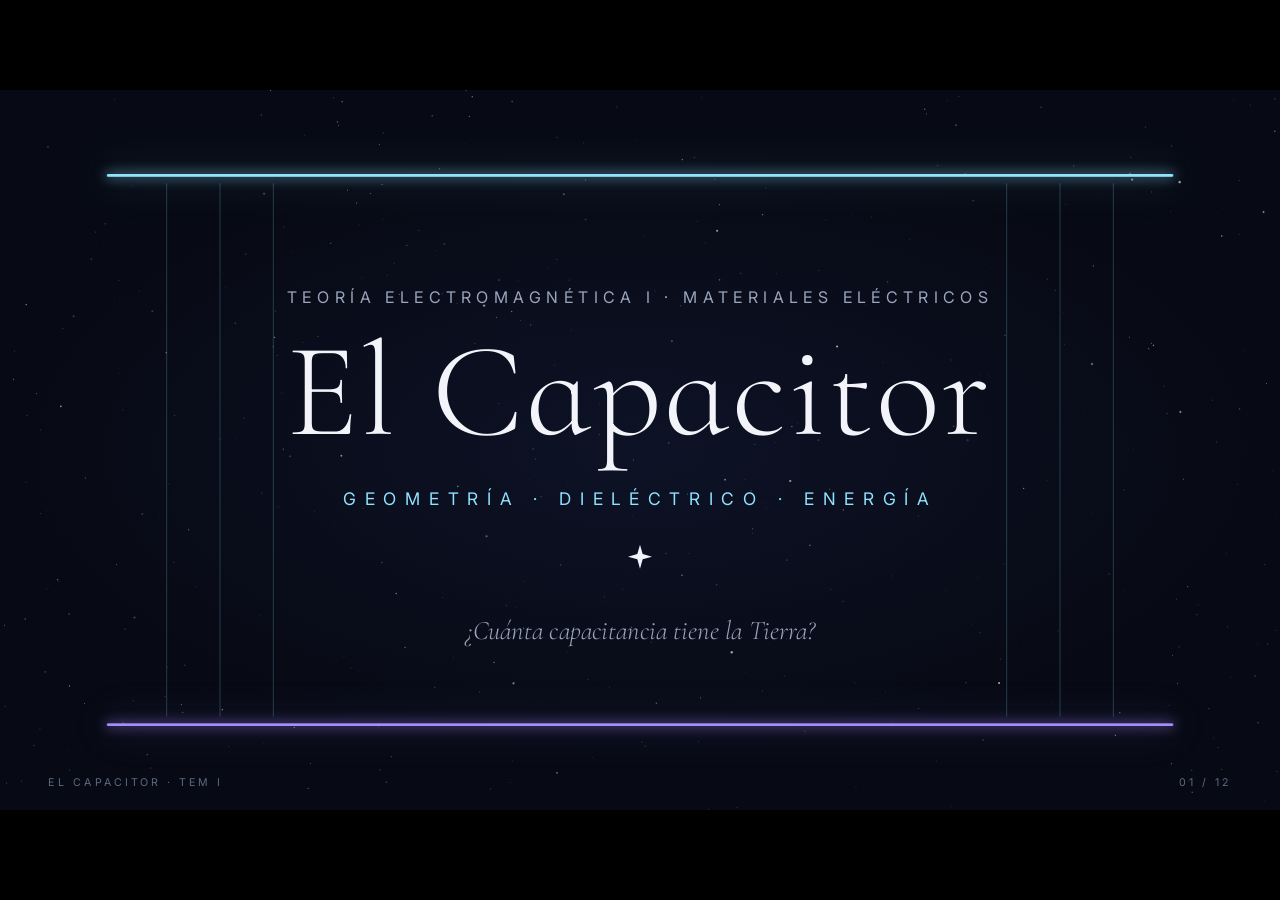
==== commit fcf406af: "Capacitores: 12 escenas con dieléctrico por dentro, DC, AC y Maxwell Integra el contenido de exposic" ====
--- a/capacitores/web/index.html
+++ b/capacitores/web/index.html
@@ -1,4 +1,4 @@
-﻿<!DOCTYPE html>
+<!DOCTYPE html>
 <html lang="es">
 <head>
 <meta charset="utf-8">
@@ -202,7 +202,21 @@
       <div class="col">
         <p class="kicker rv" style="--d:100ms">06 · El dieléctrico</p>
         <h2 class="rv" style="--d:200ms">El material se polariza</h2>
-        <p class="eq-l rv" style="--d:380ms"><span class="it">D</span> = <span class="it">ε</span><sub>0</sub><span class="it">E</span> + <span class="it">P</span></p>
+        <p class="hook">Dos placas separadas por… ¿nada? La magia ocurre en ese espacio. ¿Cómo un material que <em>no conduce</em> dispara la capacitancia?</p>
+        <div class="mech">
+          <div class="mcard">
+            <svg viewBox="-60 -40 120 80" aria-hidden="true"><ellipse class="cloud" cx="0" cy="0" rx="30" ry="30"/><circle class="nuc" r="7"/><text x="44" y="6" class="arr">E ↓</text></svg>
+            <p class="mt">Polarización electrónica o iónica</p>
+            <p class="md">La nube de electrones se deforma: el centro de carga negativa se separa del núcleo.</p>
+          </div>
+          <div class="mcard">
+            <svg viewBox="-60 -40 120 80" aria-hidden="true"><g class="comp"><line x1="-16" y1="0" x2="16" y2="0"/><circle class="dn" cx="-20" cy="0" r="8"/><circle class="dp" cx="20" cy="0" r="8"/></g><text x="44" y="6" class="arr">E ↓</text></svg>
+            <p class="mt">Orientación de dipolos</p>
+            <p class="md">Las moléculas polares giran y se alinean con el campo, como brújulas eléctricas.</p>
+          </div>
+          <p class="mnote">Ambos crean un campo interno que se <em>opone</em> al de las placas.</p>
+        </div>
+        <p class="eq-l eq6"><span class="it">D</span> = <span class="it">ε</span><sub>0</sub><span class="it">E</span> + <span class="it">P</span></p>
         <div class="bars">
           <div class="bar-row"><span class="bk">Carga libre</span><span class="bv">22,1 µC/m²</span><div class="bar"><i style="--w:100%"></i></div></div>
           <div class="bar-row neg"><span class="bk">Neutralizada por <span class="it">P</span></span><span class="bv">17,7 µC/m²</span><div class="bar"><i style="--w:80%"></i></div></div>
@@ -241,6 +255,136 @@
           <div class="meter-bar"><i id="meter-fill"></i><b></b></div>
         </div>
         <p class="s07-final">Descarga parcial: no falla el aislante, <em>falla la burbuja</em>.</p>
+        <div class="limit">
+          <p class="lim-t">Cada material tiene su límite: la <em>rigidez dieléctrica</em></p>
+          <p class="lim-d">Si el campo la supera, la estructura molecular se rompe, el aislante se ioniza y conduce: cortocircuito.</p>
+          <div class="chips">
+            <div><b>Cerámica</b><span>compacto, buena respuesta en alta frecuencia</span></div>
+            <div><b>Poliéster</b><span>película plástica, estable y económico</span></div>
+            <div><b>Tantalio</b><span>óxido muy delgado: mucha C en poco volumen</span></div>
+            <div><b>Electrolítico</b><span>la mayor C por volumen; tiene polaridad</span></div>
+          </div>
+        </div>
+      </div>
+    </section>
+
+    <!-- 08 · Respuesta en DC -->
+    <section class="slide sdc" data-id="sdc" data-state="0" aria-label="Respuesta en DC">
+      <svg class="full" viewBox="0 0 1920 1080" aria-hidden="true">
+        <g class="circ">
+          <path class="wire" pathLength="1" d="M860 518 L860 300 L640 300"/>
+          <path class="res" id="res-dc" d="M640 300 L627 316 L600 284 L573 316 L547 284 L520 316 L493 284 L480 300"/>
+          <path class="wire" pathLength="1" d="M480 300 L400 300"/>
+          <circle class="node" cx="400" cy="300" r="5"/><circle class="node" cx="340" cy="300" r="5"/>
+          <line class="blade" id="sw-dc" x1="340" y1="300" x2="400" y2="300"/>
+          <path class="wire" pathLength="1" d="M340 300 L260 300 L260 512"/>
+          <line class="batt" x1="222" y1="512" x2="298" y2="512"/><line class="batt" x1="242" y1="532" x2="278" y2="532"/>
+          <path class="wire" pathLength="1" d="M860 562 L860 780 L260 780 L260 532"/>
+          <text class="clbl" x="560" y="258" text-anchor="middle">R</text>
+          <text class="clbl" x="370" y="258" text-anchor="middle">S</text>
+          <text class="clbl" x="960" y="552">C</text>
+          <text class="clbl" x="170" y="534">V</text>
+          <text class="clbl sm" x="306" y="504">+</text>
+          <g id="dots-dc" class="dots"></g>
+        </g>
+        <g class="graph">
+          <line class="ax" x1="1100" y1="660" x2="1795" y2="660"/><line class="ax" x1="1100" y1="400" x2="1100" y2="660"/>
+          <text class="axl" x="1795" y="692" text-anchor="end">t</text>
+          <g class="tau">
+            <line class="dash" x1="1236" y1="508" x2="1236" y2="660"/><line class="dash" x1="1100" y1="508" x2="1236" y2="508"/>
+            <text class="axl" x="1236" y="694" text-anchor="middle">τ = RC</text>
+            <text class="axl" x="1090" y="514" text-anchor="end">63 %</text>
+            <text class="axl" x="1780" y="694" text-anchor="end">5τ · 99 %</text>
+          </g>
+          <path class="gv" id="gv-dc" pathLength="1"/>
+          <path class="gi" id="gi-dc" pathLength="1"/>
+          <text class="lg v" x="1800" y="432">v<tspan class="sb">C</tspan></text>
+          <text class="lg i" x="1800" y="652">i</text>
+        </g>
+      </svg>
+      <div class="hd">
+        <p class="kicker rv" style="--d:100ms">08 · Corriente continua</p>
+        <h2 class="rv" style="--d:200ms">El capacitor se carga</h2>
+        <p class="eq-l rv" style="--d:380ms"><span class="it">i</span> = <span class="it">C</span> d<span class="it">v</span>/d<span class="it">t</span></p>
+      </div>
+      <div class="notes">
+        <p class="n0">La corriente depende de qué tan rápido <em>cambia</em> el voltaje, no del voltaje.</p>
+        <p class="n1">Al cerrar: <span class="it">i</span> = <span class="it">V</span>/<span class="it">R</span>. En un τ llega al 63 %; en 5τ, al 99 %.</p>
+        <p class="n2">Cargado: d<span class="it">v</span>/d<span class="it">t</span> = 0 → <span class="it">i</span> = 0. <em>Circuito abierto</em>: bloquea la componente continua.</p>
+      </div>
+    </section>
+
+    <!-- 09 · Respuesta en AC -->
+    <section class="slide sac" data-id="sac" data-state="0" aria-label="Respuesta en AC">
+      <svg class="full" viewBox="0 0 1920 1080" aria-hidden="true">
+        <g class="circ">
+          <path class="wire" d="M260 498 L260 300 L860 300 L860 518"/>
+          <path class="wire" d="M260 582 L260 780 L860 780 L860 562"/>
+          <circle class="src" cx="260" cy="540" r="42"/>
+          <path class="srcw" d="M232 540 C 244 516, 252 516, 260 540 S 276 564, 288 540"/>
+          <text class="clbl" x="960" y="552">C</text>
+          <text class="clbl" x="150" y="550">v(t)</text>
+          <g id="dots-ac" class="dots"></g>
+        </g>
+        <g class="graph">
+          <line class="ax" x1="1100" y1="545" x2="1795" y2="545"/><line class="ax" x1="1100" y1="410" x2="1100" y2="680"/>
+          <text class="axl" x="1806" y="551">t</text>
+          <path class="gp" id="gp-ac"/>
+          <path class="gv" id="gv-ac"/>
+          <path class="gi" id="gi-ac"/>
+          <g class="lead">
+            <line class="dash" x1="1440" y1="420" x2="1440" y2="670"/><line class="dash" x1="1525" y1="420" x2="1525" y2="670"/>
+            <path class="brk" d="M1440 412 L1525 412"/>
+            <text class="axl" x="1482" y="400" text-anchor="middle">90°</text>
+          </g>
+          <text class="lg v" x="1800" y="440">v</text>
+          <text class="lg i" x="1800" y="480">i</text>
+          <text class="lg p" x="1800" y="520">p</text>
+        </g>
+      </svg>
+      <div class="hd">
+        <p class="kicker rv" style="--d:100ms">09 · Corriente alterna</p>
+        <h2 class="rv" style="--d:200ms">La corriente se adelanta 90°</h2>
+        <p class="eq-m rv" style="--d:380ms"><span class="it">v</span> = <span class="it">V</span><sub>m</sub> sen ω<span class="it">t</span> → <span class="it">i</span> = ω<span class="it">C V</span><sub>m</sub> cos ω<span class="it">t</span></p>
+      </div>
+      <div class="notes ac-notes">
+        <p class="n0">La corriente sigue la <em>pendiente</em> del voltaje: máxima cuando <span class="it">v</span> cruza por cero.</p>
+        <div class="n1">
+          <p class="xc"><span class="it">X</span><sub>C</sub> = 1 / (2π<span class="it">fC</span>)</p>
+          <table class="xt"><tr><th>100 µF</th><td>60 Hz</td><td>1 kHz</td><td>10 kHz</td></tr><tr><th><span class="it">X</span><sub>C</sub></th><td>26,5 Ω</td><td>1,59 Ω</td><td>0,159 Ω</td></tr></table>
+          <p class="xn"><span class="it">f</span> → 0: <span class="it">X</span><sub>C</sub> → ∞ (DC) · <span class="it">f</span> alta: casi un cortocircuito</p>
+        </div>
+        <div class="n2">
+          <p class="pw"><span class="it">p</span> oscila al doble de la frecuencia y su promedio es <em>cero</em>: absorbe y devuelve energía.</p>
+          <p class="pe">100 µF · 120 V · 60 Hz → <span class="it">X</span><sub>C</sub> ≈ 26,5 Ω · <span class="it">I</span> ≈ 4,52 A · <span class="it">Q</span> ≈ 543 var</p>
+        </div>
+      </div>
+    </section>
+
+    <!-- 10 · Aplicaciones y corriente de desplazamiento -->
+    <section class="slide sapp" data-id="sapp" data-state="0" aria-label="Aplicaciones y Maxwell">
+      <svg class="full" viewBox="0 0 1920 1080" aria-hidden="true">
+        <g id="dlines" class="dlines"></g>
+        <line class="wire" x1="560" y1="296" x2="560" y2="170"/><line class="wire" x1="560" y1="784" x2="560" y2="910"/>
+        <path class="iarr" d="M548 236 L560 214 L572 236 Z"/><path class="iarr" d="M548 846 L560 868 L572 846 Z"/>
+        <text class="clbl" x="590" y="234">i</text><text class="clbl" x="590" y="866">i</text>
+        <text class="idlbl" x="560" y="556" text-anchor="middle">i<tspan class="sb">d</tspan> = A ∂D/∂t</text>
+      </svg>
+      <div class="col">
+        <p class="kicker rv" style="--d:100ms">10 · Aplicaciones</p>
+        <h2 class="rv" style="--d:200ms">Todo depende de la frecuencia</h2>
+        <div class="apps10 rv" style="--d:400ms">
+          <div><b>Filtro RC</b><span>desvía las altas a tierra · <span class="it">f</span><sub>c</sub> = 1/(2π<span class="it">RC</span>)</span></div>
+          <div><b>Acople</b><span>deja pasar la señal y bloquea la DC</span></div>
+          <div><b>Circuito LC</b><span>resuena en <span class="it">f</span><sub>0</sub> = 1/(2π√<span class="it">LC</span>) · sintoniza</span></div>
+          <div><b>Banco de capacitores</b><span>cancela la reactiva de los motores · mejora el FP</span></div>
+        </div>
+        <div class="maxw">
+          <p class="mq">Si ninguna carga cruza el dieléctrico, ¿cómo circula corriente en AC?</p>
+          <p class="mk">Corriente de desplazamiento de Maxwell</p>
+          <p class="me"><span class="it">i</span> = <span class="it">A</span> ∂<span class="it">D</span>/∂<span class="it">t</span> = (<span class="it">εA</span>/<span class="it">d</span>) d<span class="it">v</span>/d<span class="it">t</span> = <span class="it">C</span> d<span class="it">v</span>/d<span class="it">t</span></p>
+          <p class="mn">Con dieléctrico pasa <span class="it">ε</span><sub>r</sub> veces más corriente: <span class="it">C</span> = <span class="it">ε</span><sub>r</sub><span class="it">C</span><sub>0</sub></p>
+        </div>
       </div>
     </section>
 
@@ -263,7 +407,7 @@
         <text class="vol-val" x="560" y="610" text-anchor="middle">5,53 J/m³</text>
       </svg>
       <div class="col">
-        <p class="kicker rv" style="--d:100ms">08 · Energía</p>
+        <p class="kicker rv" style="--d:100ms">11 · Energía</p>
         <h2 class="rv" style="--d:200ms">La energía vive en el campo</h2>
         <p class="eq-l rv" style="--d:380ms"><span class="it">W</span> = ½ <span class="it">C V</span>²</p>
         <p class="eq-m rv" style="--d:500ms"><span class="it">W</span> = ½ ∫ <span class="it">D</span> · <span class="it">E</span> d<span class="it">v</span></p>
@@ -275,42 +419,22 @@
       </div>
     </section>
 
-    <!-- 09 · Aplicaciones y cierre -->
-    <section class="slide s09" data-id="s09" data-state="0" aria-label="Aplicaciones y cierre">
-      <p class="kicker s09-k k0">09 · En la práctica</p>
-      <p class="kicker s09-k k1">09 · Para llevarse</p>
-      <svg class="full" viewBox="0 0 1920 1080" aria-hidden="true">
-        <g class="apps">
-          <g class="icon">
-            <line x1="330" y1="480" x2="510" y2="480"/><line x1="330" y1="600" x2="510" y2="600"/>
-            <line x1="360" y1="480" x2="360" y2="530"/><line x1="338" y1="530" x2="382" y2="530"/><line x1="338" y1="546" x2="382" y2="546"/><line x1="360" y1="546" x2="360" y2="600"/>
-            <line x1="420" y1="480" x2="420" y2="530"/><line x1="398" y1="530" x2="442" y2="530"/><line x1="398" y1="546" x2="442" y2="546"/><line x1="420" y1="546" x2="420" y2="600"/>
-            <line x1="480" y1="480" x2="480" y2="530"/><line x1="458" y1="530" x2="502" y2="530"/><line x1="458" y1="546" x2="502" y2="546"/><line x1="480" y1="546" x2="480" y2="600"/>
-          </g>
-          <g class="icon">
-            <circle cx="940" cy="540" r="58"/><circle cx="940" cy="540" r="22"/>
-            <line x1="998" y1="540" x2="1030" y2="540"/><line x1="1030" y1="516" x2="1030" y2="564"/><line x1="1044" y1="516" x2="1044" y2="564"/><line x1="1044" y1="540" x2="1070" y2="540"/>
-          </g>
-          <g class="icon">
-            <circle class="ic-fill" cx="1500" cy="540" r="18"/><circle cx="1500" cy="540" r="44"/><circle class="ic-v" cx="1500" cy="540" r="58"/><circle class="ic-dim" cx="1500" cy="540" r="68"/>
-          </g>
-        </g>
+    <!-- 12 · Cierre -->
+    <section class="slide s09" data-id="s09" data-state="0" aria-label="Cierre">
+      <p class="kicker s09-k">12 · Para llevarse</p>
+      <svg class="full" viewBox="0 0 1920 1080" aria-hidden="true">
         <g class="stars9">
           <g class="st9" style="--x:420px"><circle class="halo9" r="34"/><path d="M0 -20 L4.5 -4.5 L20 0 L4.5 4.5 L0 20 L-4.5 4.5 L-20 0 L-4.5 -4.5 Z"/></g>
           <g class="st9" style="--x:960px"><circle class="halo9" r="34"/><path d="M0 -20 L4.5 -4.5 L20 0 L4.5 4.5 L0 20 L-4.5 4.5 L-20 0 L-4.5 -4.5 Z"/></g>
           <g class="st9" style="--x:1500px"><circle class="halo9" r="34"/><path d="M0 -20 L4.5 -4.5 L20 0 L4.5 4.5 L0 20 L-4.5 4.5 L-20 0 L-4.5 -4.5 Z"/></g>
         </g>
       </svg>
-      <div class="app-t" style="--x:420px"><p class="at">Factor de potencia</p><p class="an">Bancos que compensan la reactiva de los motores</p></div>
-      <div class="app-t" style="--x:960px"><p class="at">Motores monofásicos</p><p class="an">El capacitor de arranque desfasa la corriente</p></div>
-      <div class="app-t" style="--x:1500px"><p class="at">Cables de potencia</p><p class="an">Son coaxiales: campo máximo junto al conductor</p></div>
+      <div class="idea" style="--x:420px;--i:0"><p class="in">I</p><p class="it-t"><span class="it">C</span> depende solo de la geometría y del material</p></div>
+      <div class="idea" style="--x:960px;--i:1"><p class="in">II</p><p class="it-t">Y del tiempo: <span class="it">i</span> = <span class="it">C</span> d<span class="it">v</span>/d<span class="it">t</span>, abierto en DC, conduce en AC</p></div>
+      <div class="idea" style="--x:1500px;--i:2"><p class="in">III</p><p class="it-t">La energía está en el campo, y ahí falla el aislamiento</p></div>
       <p class="safety"><span class="sf-k">Seguridad</span> Desconectado puede seguir cargado: 100 µF a 480 V guardan 11,5 J. Descargar y verificar.</p>
-      <div class="idea" style="--x:420px;--i:0"><p class="in">I</p><p class="it-t"><span class="it">C</span> depende solo de la geometría y del material</p></div>
-      <div class="idea" style="--x:960px;--i:1"><p class="in">II</p><p class="it-t">Una sola receta:<br><span class="nw"><span class="it">Q</span> → <span class="it">E</span> → <span class="it">V</span> → <span class="it">C</span></span></p></div>
-      <div class="idea" style="--x:1500px;--i:2"><p class="in">III</p><p class="it-t">La energía está en el campo, y ahí falla el aislamiento</p></div>
       <p class="thanks">Gracias · Preguntas</p>
     </section>
-
     <!-- Persistent plates: they belong to every scene -->
     <div class="plate plate-top" id="plate-top" aria-hidden="true"></div>
     <div class="plate plate-bot" id="plate-bot" aria-hidden="true"></div>
--- a/capacitores/web/css/main.css
+++ b/capacitores/web/css/main.css
@@ -1,4 +1,4 @@
-﻿:root {
+:root {
   --void: #070a14;
   --void-2: #0d1226;
   --ice: #8fe3ff;
@@ -217,7 +217,7 @@
 .slab { fill: rgba(143,227,255,.09); stroke: rgba(143,227,255,.45); stroke-width: 1.2; }
 .slab-facets line { stroke: rgba(143,227,255,.14); stroke-width: 1; }
 #s06-lines line { stroke: var(--ice); stroke-width: 1.5; opacity: .7; transition: opacity .8s ease var(--d, 0ms); }
-.s06[data-state="1"] #s06-lines line.fade { opacity: .07; }
+.s06[data-state="2"] #s06-lines line.fade { opacity: .07; }
 .dip { transition: transform 1.2s var(--ease-io) var(--d, 0ms); }
 .dip line { stroke: rgba(242,244,250,.5); stroke-width: 2; }
 .dip .dn { fill: var(--abyss); } .dip .dp { fill: var(--ice); }
@@ -226,8 +226,8 @@
 .bound-bot rect { fill: var(--ice); filter: drop-shadow(0 0 10px rgba(143,227,255,.8)); }
 .bound-lbl { font: 400 40px var(--sans); opacity: 0; transition: opacity .8s ease 1.1s; }
 .bound-lbl.neg { fill: var(--abyss); } .bound-lbl.pos { fill: var(--ice); }
-.s06[data-state="1"] .bound rect { opacity: .85; }
-.s06[data-state="1"] .bound-lbl { opacity: 1; }
+.s06[data-state="2"] .bound rect { opacity: .85; }
+.s06[data-state="2"] .bound-lbl { opacity: 1; }
 .bars { margin-top: 50px; }
 .bar-row { display: grid; grid-template-columns: 1fr auto; row-gap: 10px; margin-bottom: 26px; opacity: 0; transform: translate3d(0, 12px, 0);
   transition: opacity .6s var(--ease-out), transform .8s var(--ease-out); }
@@ -237,11 +237,11 @@
 .bar i { display: block; height: 100%; width: 0; background: var(--star); border-radius: 5px; transition: width 1.1s var(--ease-io); }
 .bar-row.neg .bar i { background: var(--abyss); } .bar-row.pos .bar i { background: var(--ice); }
 .bars-note { margin: 10px 0 0; font: italic 300 38px/1.2 var(--serif); color: var(--star); opacity: 0; transition: opacity .8s ease 1.9s; }
-.s06[data-state="1"] .bar-row { opacity: 1; transform: none; }
-.s06[data-state="1"] .bar-row:nth-child(1) { transition-delay: .5s; } .s06[data-state="1"] .bar-row:nth-child(2) { transition-delay: .8s; } .s06[data-state="1"] .bar-row:nth-child(3) { transition-delay: 1.1s; }
-.s06[data-state="1"] .bar i { width: var(--w); transition-delay: inherit; }
-.s06[data-state="1"] .bar-row:nth-child(1) i { transition-delay: .7s; } .s06[data-state="1"] .bar-row:nth-child(2) i { transition-delay: 1s; } .s06[data-state="1"] .bar-row:nth-child(3) i { transition-delay: 1.3s; }
-.s06[data-state="1"] .bars-note { opacity: 1; }
+.s06[data-state="2"] .bar-row { opacity: 1; transform: none; }
+.s06[data-state="2"] .bar-row:nth-child(1) { transition-delay: .5s; } .s06[data-state="2"] .bar-row:nth-child(2) { transition-delay: .8s; } .s06[data-state="2"] .bar-row:nth-child(3) { transition-delay: 1.1s; }
+.s06[data-state="2"] .bar i { width: var(--w); transition-delay: inherit; }
+.s06[data-state="2"] .bar-row:nth-child(1) i { transition-delay: .7s; } .s06[data-state="2"] .bar-row:nth-child(2) i { transition-delay: 1s; } .s06[data-state="2"] .bar-row:nth-child(3) i { transition-delay: 1.3s; }
+.s06[data-state="2"] .bars-note { opacity: 1; }
 
 /* ---------- 07 ---------- */
 .glass7 { fill: rgba(143,227,255,.09); stroke: rgba(143,227,255,.45); stroke-width: 1.2; }
@@ -249,32 +249,35 @@
 #s07-glines line { stroke: var(--ice); stroke-width: 1.5; opacity: .55; }
 .crack { fill: #04060d; stroke: rgba(143,227,255,.8); stroke-width: 1.4; transition: stroke .6s ease, fill .6s ease; }
 #s07-alines line { stroke: var(--ice); stroke-width: 2; opacity: .95; transition: stroke .6s ease; }
-.s07[data-state="2"] .crack { fill: #2a0610; stroke: var(--rift); filter: drop-shadow(0 0 14px rgba(255,77,106,.9)); }
-.s07[data-state="2"] #s07-alines line { stroke: #ffb3c0; }
+.s07[data-state="2"] .crack, .s07[data-state="3"] .crack { fill: #2a0610; stroke: var(--rift); filter: drop-shadow(0 0 14px rgba(255,77,106,.9)); }
+.s07[data-state="2"] #s07-alines line, .s07[data-state="3"] #s07-alines line { stroke: #ffb3c0; }
 .lay-lbl { font: 400 20px var(--sans); letter-spacing: .12em; fill: var(--mist); }
 .lay-lbl.ice { fill: var(--ice); }
 .lay-note { font: italic 300 20px var(--serif); fill: var(--dim); }
 .col7 { left: 1150px; width: 680px; }
 .volt { margin: 36px 0 0; font: 300 128px/1 var(--serif); color: var(--star); transition: color .6s ease; }
 .volt .vu { font-size: 64px; color: var(--mist); }
-.s07[data-state="2"] .volt { color: var(--rift); }
+.s07[data-state="2"] .volt, .s07[data-state="3"] .volt { color: var(--rift); }
 .grid7 { margin-top: 36px; display: grid; grid-template-columns: repeat(3, 1fr); gap: 20px; }
 .grid7 > div { border-top: 1px solid rgba(154,166,189,.3); padding-top: 14px; }
 .grid7 .k { display: block; font: 400 17px/1.2 var(--sans); letter-spacing: .16em; text-transform: uppercase; color: var(--dim); }
 .v7 { display: inline-block; margin-top: 10px; font: italic 400 54px/1 var(--serif); color: var(--star); }
 .v7.hot { color: var(--ice); transition: color .6s ease; }
-.s07[data-state="2"] .v7.hot { color: var(--rift); }
+.s07[data-state="2"] .v7.hot, .s07[data-state="3"] .v7.hot { color: var(--rift); }
 .grid7 .u { margin-left: 8px; font: 300 20px var(--sans); color: var(--mist); }
 .meter { margin-top: 40px; }
 .meter .k { font: 400 17px/1 var(--sans); letter-spacing: .16em; text-transform: uppercase; color: var(--dim); }
 .meter-bar { position: relative; margin-top: 16px; height: 14px; border-radius: 7px; background: rgba(154,166,189,.14); }
 .meter-bar i { position: absolute; left: 0; top: 0; bottom: 0; width: 69%; border-radius: 7px; background: var(--ice); transition: width 1s var(--ease-io), background .6s ease; }
 .meter-bar b { position: absolute; right: 0; top: -10px; bottom: -10px; width: 2px; background: var(--rift); }
-.s07[data-state="2"] .meter-bar i { background: var(--rift); box-shadow: 0 0 18px rgba(255,77,106,.8); }
+.s07[data-state="2"] .meter-bar i, .s07[data-state="3"] .meter-bar i { background: var(--rift); box-shadow: 0 0 18px rgba(255,77,106,.8); }
 .s07-final { margin: 40px 0 0; font: 300 40px/1.25 var(--serif); color: var(--mist); opacity: 0; transform: translate3d(0, 12px, 0);
   transition: opacity .8s var(--ease-out) .9s, transform 1s var(--ease-out) .9s; }
 .s07-final em { color: var(--rift); }
 .s07[data-state="2"] .s07-final { opacity: 1; transform: none; }
+.s07 .grid7, .s07 .meter, .s07 .volt { transition: opacity .6s ease, color .6s ease; }
+.s07[data-state="3"] .grid7, .s07[data-state="3"] .meter, .s07[data-state="3"] .s07-final { opacity: 0 !important; transition-delay: 0s; }
+.s07[data-state="3"] .volt { opacity: .25; }
 
 /* ---------- 08 ---------- */
 .vol-dots { opacity: .7; }
@@ -292,41 +295,134 @@
 .s08[data-state="1"] .ck:last-child { transition-delay: .5s; }
 .s08[data-state="1"] .ck-eq { opacity: 1; }
 
-/* ---------- 09 ---------- */
-.s09-k { position: absolute; top: 200px; width: 100%; text-align: center; transition: opacity .6s ease; }
-.s09 .k1 { opacity: 0; }
-.s09[data-state="1"] .k0 { opacity: 0; } .s09[data-state="1"] .k1 { opacity: 1; transition-delay: .4s; }
-.st9 { transform: translate(var(--x), 400px) scale(1); transition: transform 1.2s var(--ease-io); }
+/* ---------- 12 · Cierre ---------- */
+.s09-k { position: absolute; top: 200px; width: 100%; text-align: center; }
+.st9 { transform: translate(var(--x), 400px) scale(1.35); }
 .st9 path { fill: var(--star); filter: drop-shadow(0 0 10px rgba(242,244,250,.9)); }
 .halo9 { fill: rgba(143,227,255,.08); stroke: rgba(143,227,255,.35); stroke-width: 1; }
-.s09[data-state="1"] .st9 { transform: translate(var(--x), 380px) scale(1.35); }
 .stars9 { opacity: 0; transition: opacity .4s ease; }
 .s09.is-active .stars9 { opacity: 1; }
-.icon line, .icon circle { fill: none; stroke: var(--ice); stroke-width: 2; }
-.icon .ic-fill { fill: var(--ice); }
-.icon .ic-v { stroke: var(--abyss); stroke-width: 3; }
-.icon .ic-dim { stroke: var(--dim); }
-.apps { opacity: 0; transition: opacity .9s ease .3s; }
-.s09.is-active .apps { opacity: 1; }
-.s09[data-state="1"] .apps { opacity: 0; transition-delay: 0s; }
-.app-t { position: absolute; top: 650px; left: calc(var(--x) - 230px); width: 460px; text-align: center; opacity: 0; transition: opacity .8s ease; }
-.s09.is-active .app-t { opacity: 1; transition-delay: .6s; }
-.s09[data-state="1"] .app-t { opacity: 0; transition-delay: 0s; }
-.at { margin: 0; font: 400 42px/1.1 var(--serif); }
-.an { margin: 14px 0 0; font: 300 23px/1.35 var(--sans); color: var(--mist); }
-.safety { position: absolute; left: 260px; right: 260px; top: 870px; margin: 0; text-align: center; font: 300 24px/1.4 var(--sans); color: var(--mist);
+.idea { position: absolute; top: 480px; left: calc(var(--x) - 250px); width: 500px; text-align: center; opacity: 0; transform: translate3d(0, 16px, 0);
+  transition: opacity .8s var(--ease-out), transform 1s var(--ease-out); }
+.in { margin: 0; font: 400 22px/1 var(--sans); letter-spacing: .3em; color: var(--ice); }
+.it-t { margin: 18px 0 0; font: 300 46px/1.15 var(--serif); }
+.s09.is-active .idea { opacity: 1; transform: none; transition-delay: calc(var(--i) * .35s + .4s); }
+.safety { position: absolute; left: 260px; right: 260px; top: 740px; margin: 0; text-align: center; font: 300 24px/1.4 var(--sans); color: var(--mist);
   border-top: 1px solid rgba(255,77,106,.4); padding-top: 18px; opacity: 0; transition: opacity .8s ease; }
 .sf-k { color: var(--rift); letter-spacing: .24em; text-transform: uppercase; font-weight: 400; margin-right: 14px; font-size: 19px; }
-.s09.is-active .safety { opacity: 1; transition-delay: 1s; }
-.s09[data-state="1"] .safety { opacity: 0; transition-delay: 0s; }
-.idea { position: absolute; top: 480px; left: calc(var(--x) - 240px); width: 480px; text-align: center; opacity: 0; transform: translate3d(0, 16px, 0);
-  transition: opacity .8s var(--ease-out), transform 1s var(--ease-out); }
-.in { margin: 0; font: 400 22px/1 var(--sans); letter-spacing: .3em; color: var(--ice); }
-.it-t { margin: 18px 0 0; font: 300 48px/1.15 var(--serif); }
-.s09[data-state="1"] .idea { opacity: 1; transform: none; }
-.s09[data-state="1"] .idea { transition-delay: calc(var(--i) * .35s + .5s); }
-.thanks { position: absolute; top: 830px; width: 100%; text-align: center; margin: 0; font: italic 300 64px/1 var(--serif); color: var(--ice); opacity: 0; transition: opacity 1s ease; }
-.s09[data-state="1"] .thanks { opacity: 1; transition-delay: 1.8s; }
-
+.thanks { position: absolute; top: 845px; width: 100%; text-align: center; margin: 0; font: italic 300 64px/1 var(--serif); color: var(--ice); opacity: 0; transition: opacity 1s ease; }
+.s09[data-state="1"] .safety { opacity: 1; }
+.s09[data-state="1"] .thanks { opacity: 1; transition-delay: 1.2s; }
 sub { font-size: .55em; vertical-align: -.25em; line-height: 0; font-style: normal; }
 .nw { white-space: nowrap; }
+
+/* ================= Contenido ampliado ================= */
+/* 06 · tres estados: gancho → mecanismos → cargas ligadas */
+.s06 .hook, .s06 .mech, .s06 .eq6, .s06 .bars { position: absolute; left: 0; width: 760px; }
+.s06 .hook { top: 190px; margin: 0; font: italic 300 42px/1.25 var(--serif); color: var(--mist); opacity: 0; transition: opacity .7s ease; }
+.s06 .hook em { color: var(--ice); }
+.s06.is-active[data-state="0"] .hook { opacity: 1; transition-delay: .5s; }
+.s06 .mech { top: 180px; opacity: 0; transform: translate3d(0, 14px, 0); transition: opacity .7s var(--ease-out), transform .9s var(--ease-out); }
+.s06[data-state="1"] .mech { opacity: 1; transform: none; transition-delay: .3s; }
+.mech { display: grid; grid-template-columns: 1fr 1fr; gap: 22px; }
+.mcard { border: 1px solid rgba(143,227,255,.28); border-radius: 8px; padding: 16px 18px 20px; background: rgba(143,227,255,.03); }
+.mcard svg { width: 100%; height: 96px; overflow: visible; }
+.mcard .cloud { fill: rgba(168,139,255,.28); stroke: var(--abyss); stroke-width: 1.5; transform-box: fill-box; transform-origin: center; transition: transform 1.4s var(--ease-io) .6s; }
+.mcard .nuc { fill: var(--ice); }
+.mcard .comp { transition: transform 1.4s var(--ease-io) .6s; }
+.mcard .comp line { stroke: rgba(242,244,250,.6); stroke-width: 3; }
+.mcard .dn { fill: var(--abyss); } .mcard .dp { fill: var(--ice); }
+.mcard .arr { font: 400 18px var(--sans); fill: var(--dim); }
+.s06[data-state="1"] .cloud, .s06[data-state="2"] .cloud { transform: translate(0, -8px) scale(1.08, 1.22); }
+.s06[data-state="1"] .comp, .s06[data-state="2"] .comp { transform: rotate(90deg); }
+.mt { margin: 12px 0 0; font: 400 30px/1.1 var(--serif); }
+.md { margin: 10px 0 0; font: 300 20px/1.35 var(--sans); color: var(--mist); }
+.mnote { grid-column: 1 / -1; margin: 6px 0 0; font: italic 300 34px/1.2 var(--serif); color: var(--star); }
+.mnote em { color: var(--ice); }
+.s06 .eq6 { top: 170px; margin: 0; opacity: 0; transition: opacity .7s ease; }
+.s06[data-state="2"] .eq6 { opacity: 1; transition-delay: .2s; }
+.s06 .bars { top: 300px; margin: 0; }
+
+/* 07 · estado 3: el límite del material */
+.s07 .limit { position: absolute; left: 0; top: 300px; width: 680px; opacity: 0; transform: translate3d(0, 14px, 0); transition: opacity .7s var(--ease-out), transform .9s var(--ease-out); pointer-events: none; }
+.s07[data-state="3"] .limit { opacity: 1; transform: none; transition-delay: .4s; }
+.lim-t { margin: 0; font: 300 44px/1.15 var(--serif); }
+.lim-t em { color: var(--rift); }
+.lim-d { margin: 16px 0 0; font: 300 23px/1.4 var(--sans); color: var(--mist); }
+.chips { margin-top: 26px; display: grid; grid-template-columns: 1fr 1fr; gap: 14px; }
+.chips div { border: 1px solid rgba(154,166,189,.3); border-radius: 6px; padding: 14px 16px; }
+.chips b { display: block; font: 400 30px/1 var(--serif); color: var(--ice); }
+.chips span { display: block; margin-top: 8px; font: 300 19px/1.3 var(--sans); color: var(--mist); }
+
+/* 08–09 · circuitos y gráficas */
+.hd { position: absolute; left: 1100px; top: 140px; width: 760px; }
+.hd h2 { font-size: 64px; }
+.hd .eq-l { font-size: 72px; margin-top: 20px; }
+.hd .eq-m { font-size: 46px; margin-top: 22px; color: var(--star); }
+.circ .wire { fill: none; stroke: rgba(242,244,250,.72); stroke-width: 3; stroke-linejoin: round; }
+.sdc .circ .wire { stroke-dasharray: 1; stroke-dashoffset: 1; }
+.sdc.is-active .circ .wire, .sdc.is-leaving .circ .wire { stroke-dashoffset: 0; transition: stroke-dashoffset 1.1s var(--ease-io) .2s; }
+.circ .res { fill: none; stroke: rgba(242,244,250,.85); stroke-width: 3; stroke-linejoin: round; }
+.circ .batt { stroke: var(--star); stroke-width: 4; }
+.circ .node { fill: var(--star); }
+.circ .blade { stroke: var(--star); stroke-width: 3.5; stroke-linecap: round; transform-box: view-box; transform-origin: 340px 300px; transform: rotate(-32deg); transition: transform .45s cubic-bezier(.5,0,.75,0); }
+.sdc[data-state="1"] .blade, .sdc[data-state="2"] .blade { transform: rotate(0deg); }
+.circ .src { fill: none; stroke: var(--star); stroke-width: 3; }
+.circ .srcw { fill: none; stroke: var(--ice); stroke-width: 3; }
+.clbl { font: italic 400 40px var(--serif); fill: var(--star); }
+.clbl.sm { font-size: 28px; font-style: normal; }
+.circ, .graph { opacity: 0; transition: opacity .6s ease; }
+.slide.is-active .circ, .slide.is-active .graph, .slide.is-leaving .circ, .slide.is-leaving .graph { opacity: 1; }
+.dots circle { fill: var(--ice); filter: drop-shadow(0 0 6px rgba(143,227,255,.9)); }
+.ax { stroke: rgba(154,166,189,.5); stroke-width: 1.5; }
+.axl { font: 400 20px var(--sans); fill: var(--mist); }
+.dash { stroke: rgba(154,166,189,.55); stroke-width: 1.4; stroke-dasharray: 6 6; }
+.gv, .gi, .gp { fill: none; stroke-linecap: round; }
+.gv { stroke: var(--ice); stroke-width: 3.5; }
+.gi { stroke: var(--abyss); stroke-width: 3.5; }
+.gp { stroke: var(--star); stroke-width: 2.2; stroke-dasharray: 3 7; opacity: 0; transition: opacity .8s ease .3s; }
+.sac[data-state="2"] .gp { opacity: .9; }
+.lg { font: italic 400 36px var(--serif); opacity: 0; transition: opacity .6s ease; }
+.lg.v { fill: var(--ice); } .lg.i { fill: var(--abyss); } .lg.p { fill: var(--star); }
+.sb { font-size: 62%; baseline-shift: sub; }
+.sdc .gv, .sdc .gi { stroke-dasharray: 1; stroke-dashoffset: 1; }
+.sdc[data-state="1"] .gv, .sdc[data-state="1"] .gi, .sdc[data-state="2"] .gv, .sdc[data-state="2"] .gi { stroke-dashoffset: 0; transition: stroke-dashoffset 3.4s cubic-bezier(.3,.1,.4,1); }
+.sdc .tau { opacity: 0; transition: opacity .8s ease; }
+.sdc[data-state="1"] .tau, .sdc[data-state="2"] .tau { opacity: 1; transition-delay: 1.4s; }
+.sdc[data-state="1"] .lg.v, .sdc[data-state="1"] .lg.i, .sdc[data-state="2"] .lg.v, .sdc[data-state="2"] .lg.i { opacity: 1; transition-delay: 2.6s; }
+.sac.is-active .lg.v, .sac.is-active .lg.i { opacity: 1; transition-delay: .8s; }
+.sac[data-state="2"] .lg.p { opacity: 1; }
+.sac .lead { opacity: 0; transition: opacity .8s ease; }
+.sac.is-active .lead { opacity: 1; transition-delay: 1.2s; }
+.notes { position: absolute; left: 1100px; top: 730px; width: 720px; }
+.notes > * { position: absolute; left: 0; top: 0; width: 100%; margin: 0; opacity: 0; transform: translate3d(0, 10px, 0); transition: opacity .6s var(--ease-out), transform .8s var(--ease-out); }
+.notes p, .notes .pw { font: 300 30px/1.3 var(--serif); color: var(--mist); }
+.notes em { color: var(--ice); font-style: italic; }
+.slide.is-active[data-state="0"] .notes .n0, .slide[data-state="1"] .notes .n1, .slide[data-state="2"] .notes .n2 { opacity: 1; transform: none; transition-delay: .5s; }
+.ac-notes { top: 712px; }
+.xc { margin: 0 !important; font: 300 50px/1 var(--serif) !important; color: var(--star) !important; }
+.xt { margin-top: 14px; border-collapse: collapse; font: 300 24px var(--sans); color: var(--mist); }
+.xt th, .xt td { padding: 6px 22px 6px 0; text-align: left; font-weight: 300; }
+.xt tr:last-child td { font: 400 34px var(--serif); color: var(--ice); }
+.xn { margin-top: 8px !important; font: 300 22px/1.3 var(--sans) !important; }
+.pe { margin-top: 12px !important; font: 300 24px/1.35 var(--sans) !important; color: var(--star) !important; }
+
+/* 10 · aplicaciones y desplazamiento */
+.dlines line { stroke: var(--ice); stroke-width: 1.6; opacity: .45; }
+.sapp.is-active .dlines line { animation: dpulse 2.4s ease-in-out infinite alternate; animation-delay: var(--d, 0ms); }
+@keyframes dpulse { from { opacity: .12; } to { opacity: .85; } }
+.iarr { fill: var(--ice); }
+.sapp .wire { stroke: rgba(242,244,250,.72); stroke-width: 3; }
+.idlbl { font: italic 400 46px var(--serif); fill: var(--star); paint-order: stroke; stroke: #070a14; stroke-width: 12px; stroke-linejoin: round; opacity: 0; transition: opacity .7s ease .4s; }
+.sapp[data-state="1"] .idlbl { opacity: 1; }
+.apps10 { margin-top: 40px; display: grid; gap: 22px; transition: opacity .6s ease; }
+.apps10 > div { border-left: 2px solid rgba(143,227,255,.45); padding-left: 20px; }
+.apps10 b { display: block; font: 400 38px/1.1 var(--serif); }
+.apps10 > div > span { display: block; margin-top: 6px; font: 300 23px/1.35 var(--sans); color: var(--mist); }
+.sapp[data-state="1"] .apps10 { opacity: 0 !important; }
+.maxw { position: absolute; left: 0; top: 270px; width: 760px; opacity: 0; transform: translate3d(0, 14px, 0); transition: opacity .7s var(--ease-out), transform .9s var(--ease-out); }
+.sapp[data-state="1"] .maxw { opacity: 1; transform: none; transition-delay: .5s; }
+.mq { margin: 0; font: italic 300 40px/1.2 var(--serif); color: var(--mist); }
+.mk { margin: 30px 0 0; font: 400 22px/1 var(--sans); letter-spacing: .28em; text-transform: uppercase; color: var(--ice); }
+.me { margin: 18px 0 0; font: 300 46px/1.2 var(--serif); }
+.mn { margin: 22px 0 0; font: 300 24px/1.35 var(--sans); color: var(--mist); }
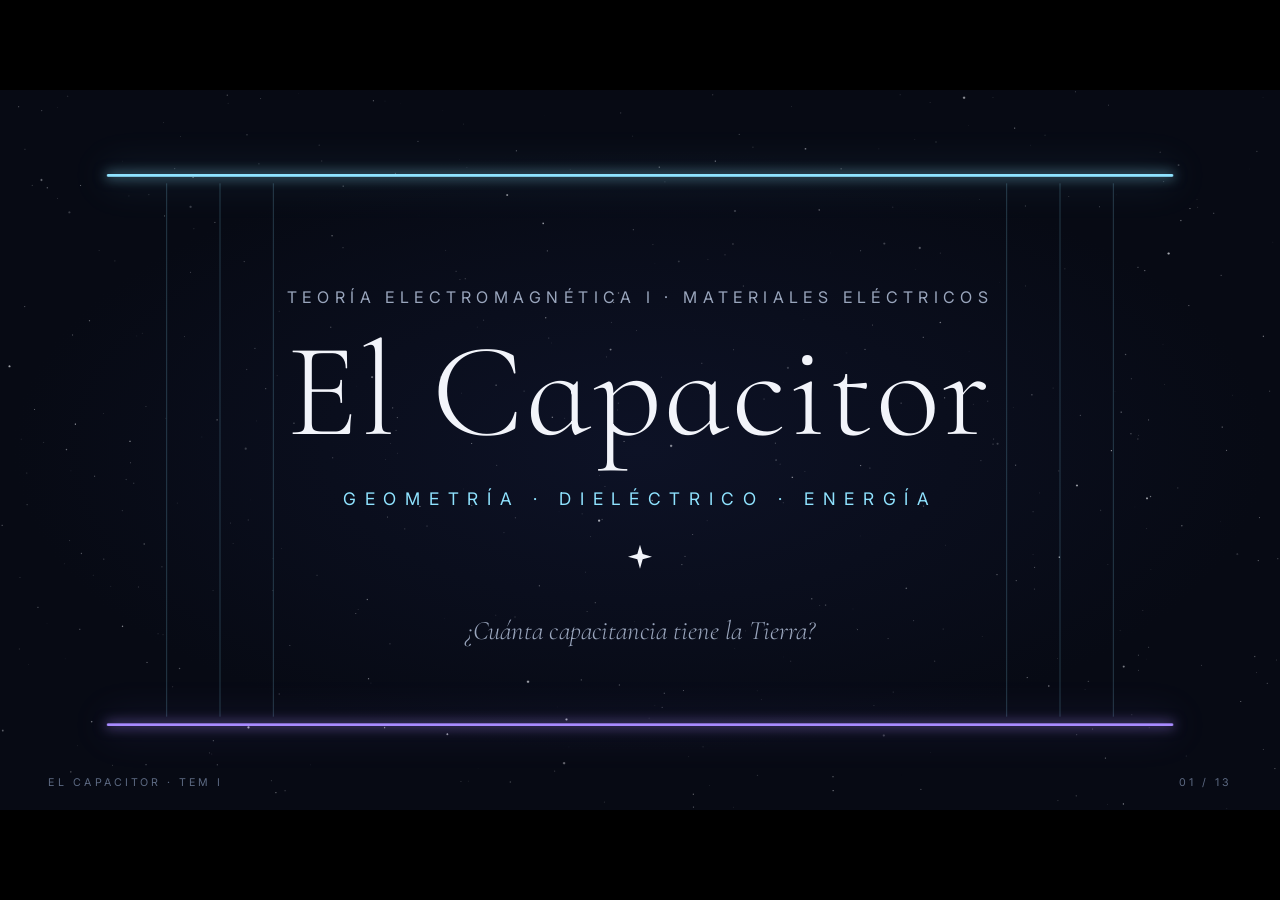
==== commit 8fcdc9d8: "Capacitores: escena 11 sobre capacitores en semiconductores Capacitor MOS (C_ox = ε_ox/t_ox), unión " ====
--- a/capacitores/web/index.html
+++ b/capacitores/web/index.html
@@ -388,6 +388,55 @@
       </div>
     </section>
 
+    <!-- 11 · Capacitores en semiconductores -->
+    <section class="slide ssem" data-id="ssem" data-state="0" aria-label="Capacitores en semiconductores">
+      <svg class="full" viewBox="0 0 1920 1080" aria-hidden="true">
+        <g class="mos">
+          <rect class="sub" x="200" y="442" width="720" height="360"/>
+          <text class="sem-l" x="560" y="770" text-anchor="middle">Silicio tipo p</text>
+          <line class="chan" x1="270" y1="450" x2="850" y2="450"/>
+          <g class="ox" id="ox">
+            <rect x="260" y="0" width="600" height="1" vector-effect="non-scaling-stroke"/>
+            <g class="oxl" id="ox-lines"></g>
+          </g>
+          <g class="oxlab" id="ox-lab"><text class="ox-t si" x="890" y="6">SiO₂ · t<tspan class="sb">ox</tspan></text><text class="ox-t hk" x="890" y="6">HfO₂ · high-k</text></g>
+          <g class="gatelab" id="gate-lab"><text class="sem-l" x="560" y="-22" text-anchor="middle">Compuerta (metal)</text></g>
+        </g>
+        <g class="pn">
+          <rect class="pside" x="200" y="420" width="360" height="300"/>
+          <rect class="nside" x="560" y="420" width="360" height="300"/>
+          <g class="dep">
+            <rect x="-60" y="420" width="120" height="300"/>
+            <line class="wdim" x1="-60" y1="748" x2="60" y2="748"/>
+          </g>
+          <text class="pn-l" x="330" y="590" text-anchor="middle">p</text>
+          <text class="pn-l" x="790" y="590" text-anchor="middle">n</text>
+          <text class="sem-l" x="560" y="400" text-anchor="middle">zona de agotamiento</text>
+          <text class="wlab" x="560" y="790" text-anchor="middle">W</text>
+          <line class="lead-w" x1="140" y1="570" x2="200" y2="570"/><line class="lead-w" x1="920" y1="570" x2="980" y2="570"/>
+        </g>
+      </svg>
+      <div class="col">
+        <p class="kicker rv" style="--d:100ms">11 · Semiconductores</p>
+        <h2 class="rv" style="--d:200ms">Dentro del chip</h2>
+        <div class="sp sp0">
+          <p class="eq-l"><span class="it">C</span><sub>ox</sub> = <span class="it">ε</span><sub>ox</sub> / <span class="it">t</span><sub>ox</sub></p>
+          <p class="sp-d">SiO₂ (<span class="it">ε</span><sub>r</sub> = 3,9) con <span class="it">t</span><sub>ox</sub> = 2 nm → <b>1,73 µF/cm²</b></p>
+          <p class="sp-n">La compuerta de cada transistor MOS es un capacitor. En una DRAM, cada bit es un capacitor de unos 20 fF.</p>
+        </div>
+        <div class="sp sp1">
+          <p class="eq-l"><span class="it">C</span><sub>j</sub> = <span class="it">εA</span> / <span class="it">W</span></p>
+          <p class="sp-d">La zona de agotamiento, sin portadores libres, es el dieléctrico de la unión pn.</p>
+          <p class="sp-n">Más polarización inversa → <span class="it">W</span> crece → <span class="it">C</span> baja: el <em>varactor</em>, un capacitor controlado por voltaje que sintoniza circuitos LC.</p>
+        </div>
+        <div class="sp sp2">
+          <p class="sp-t">El límite: con pocos nanómetros de óxido, los electrones lo atraviesan por <em>efecto túnel</em>.</p>
+          <p class="sp-d">Solución: dieléctricos <b>high-k</b> como HfO₂ (<span class="it">ε</span><sub>r</sub> ≈ 25).</p>
+          <p class="sp-n">Como <span class="it">C</span> = <span class="it">ε</span>/<span class="it">t</span>, se logra la misma capacitancia con un óxido unas 6 veces más grueso.</p>
+        </div>
+      </div>
+    </section>
+
     <!-- 08 · Energía -->
     <section class="slide s08" data-id="s08" data-state="0" aria-label="Energía almacenada">
       <svg class="full" viewBox="0 0 1920 1080" aria-hidden="true">
@@ -407,7 +456,7 @@
         <text class="vol-val" x="560" y="610" text-anchor="middle">5,53 J/m³</text>
       </svg>
       <div class="col">
-        <p class="kicker rv" style="--d:100ms">11 · Energía</p>
+        <p class="kicker rv" style="--d:100ms">12 · Energía</p>
         <h2 class="rv" style="--d:200ms">La energía vive en el campo</h2>
         <p class="eq-l rv" style="--d:380ms"><span class="it">W</span> = ½ <span class="it">C V</span>²</p>
         <p class="eq-m rv" style="--d:500ms"><span class="it">W</span> = ½ ∫ <span class="it">D</span> · <span class="it">E</span> d<span class="it">v</span></p>
@@ -421,7 +470,7 @@
 
     <!-- 12 · Cierre -->
     <section class="slide s09" data-id="s09" data-state="0" aria-label="Cierre">
-      <p class="kicker s09-k">12 · Para llevarse</p>
+      <p class="kicker s09-k">13 · Para llevarse</p>
       <svg class="full" viewBox="0 0 1920 1080" aria-hidden="true">
         <g class="stars9">
           <g class="st9" style="--x:420px"><circle class="halo9" r="34"/><path d="M0 -20 L4.5 -4.5 L20 0 L4.5 4.5 L0 20 L-4.5 4.5 L-20 0 L-4.5 -4.5 Z"/></g>
--- a/capacitores/web/css/main.css
+++ b/capacitores/web/css/main.css
@@ -426,3 +426,38 @@
 .mk { margin: 30px 0 0; font: 400 22px/1 var(--sans); letter-spacing: .28em; text-transform: uppercase; color: var(--ice); }
 .me { margin: 18px 0 0; font: 300 46px/1.2 var(--serif); }
 .mn { margin: 22px 0 0; font: 300 24px/1.35 var(--sans); color: var(--mist); }
+
+/* 11 · Capacitores en semiconductores */
+.ssem .mos, .ssem .pn { transition: opacity .7s ease; }
+.ssem .pn { opacity: 0; }
+.ssem[data-state="1"] .mos { opacity: 0; }
+.ssem[data-state="1"] .pn { opacity: 1; transition-delay: .3s; }
+.sub { fill: rgba(168,139,255,.1); stroke: rgba(168,139,255,.4); stroke-width: 1.4; }
+.chan { stroke: var(--ice); stroke-width: 3; opacity: .65; transition: opacity .6s ease; }
+.ssem[data-state="2"] .chan { opacity: .25; }
+.ox, .oxlab, .gatelab { transition: transform 1s var(--ease-io); }
+.ox rect { fill: rgba(143,227,255,.16); stroke: rgba(143,227,255,.55); stroke-width: 1.2; transition: fill .8s ease, stroke .8s ease; }
+.ssem[data-state="2"] .ox rect { fill: rgba(201,180,255,.22); stroke: rgba(201,180,255,.7); }
+.oxl line { stroke: var(--ice); stroke-width: 1.5; opacity: .75; }
+.ox-t { font: 400 22px var(--sans); letter-spacing: .08em; fill: var(--mist); transition: opacity .6s ease; }
+.ox-t.hk { opacity: 0; fill: #c9b4ff; }
+.ssem[data-state="2"] .ox-t.si { opacity: 0; } .ssem[data-state="2"] .ox-t.hk { opacity: 1; transition-delay: .5s; }
+.sem-l { font: 400 22px var(--sans); letter-spacing: .14em; text-transform: uppercase; fill: var(--mist); }
+.pside { fill: rgba(168,139,255,.13); stroke: rgba(168,139,255,.45); stroke-width: 1.4; }
+.nside { fill: rgba(143,227,255,.1); stroke: rgba(143,227,255,.45); stroke-width: 1.4; }
+.dep { transform: translateX(560px) scaleX(1); }
+.dep rect { fill: rgba(7,10,20,.72); stroke: var(--star); stroke-width: 1.4; stroke-dasharray: 8 7; vector-effect: non-scaling-stroke; }
+.dep .wdim { stroke: var(--ice); stroke-width: 2; vector-effect: non-scaling-stroke; }
+.ssem[data-state="1"] .dep { animation: wgrow 3.4s var(--ease-io) .8s infinite alternate; }
+@keyframes wgrow { from { transform: translateX(560px) scaleX(1); } to { transform: translateX(560px) scaleX(2.3); } }
+.pn-l { font: italic 300 96px var(--serif); fill: rgba(242,244,250,.7); }
+.wlab { font: italic 400 42px var(--serif); fill: var(--ice); }
+.lead-w { stroke: rgba(242,244,250,.72); stroke-width: 3; }
+.ssem .sp { position: absolute; left: 0; top: 170px; width: 760px; opacity: 0; transform: translate3d(0, 14px, 0); transition: opacity .7s var(--ease-out), transform .9s var(--ease-out); }
+.ssem.is-active[data-state="0"] .sp0, .ssem[data-state="1"] .sp1, .ssem[data-state="2"] .sp2 { opacity: 1; transform: none; transition-delay: .5s; }
+.ssem .sp .eq-l { margin: 0; font-size: 84px; }
+.sp-t { margin: 0; font: 300 44px/1.2 var(--serif); }
+.sp-t em, .sp-n em { color: var(--ice); }
+.sp-d { margin: 28px 0 0; font: 300 27px/1.4 var(--sans); color: var(--mist); }
+.sp-d b { font-weight: 400; color: var(--ice); }
+.sp-n { margin: 26px 0 0; font: 300 36px/1.25 var(--serif); color: var(--star); }
